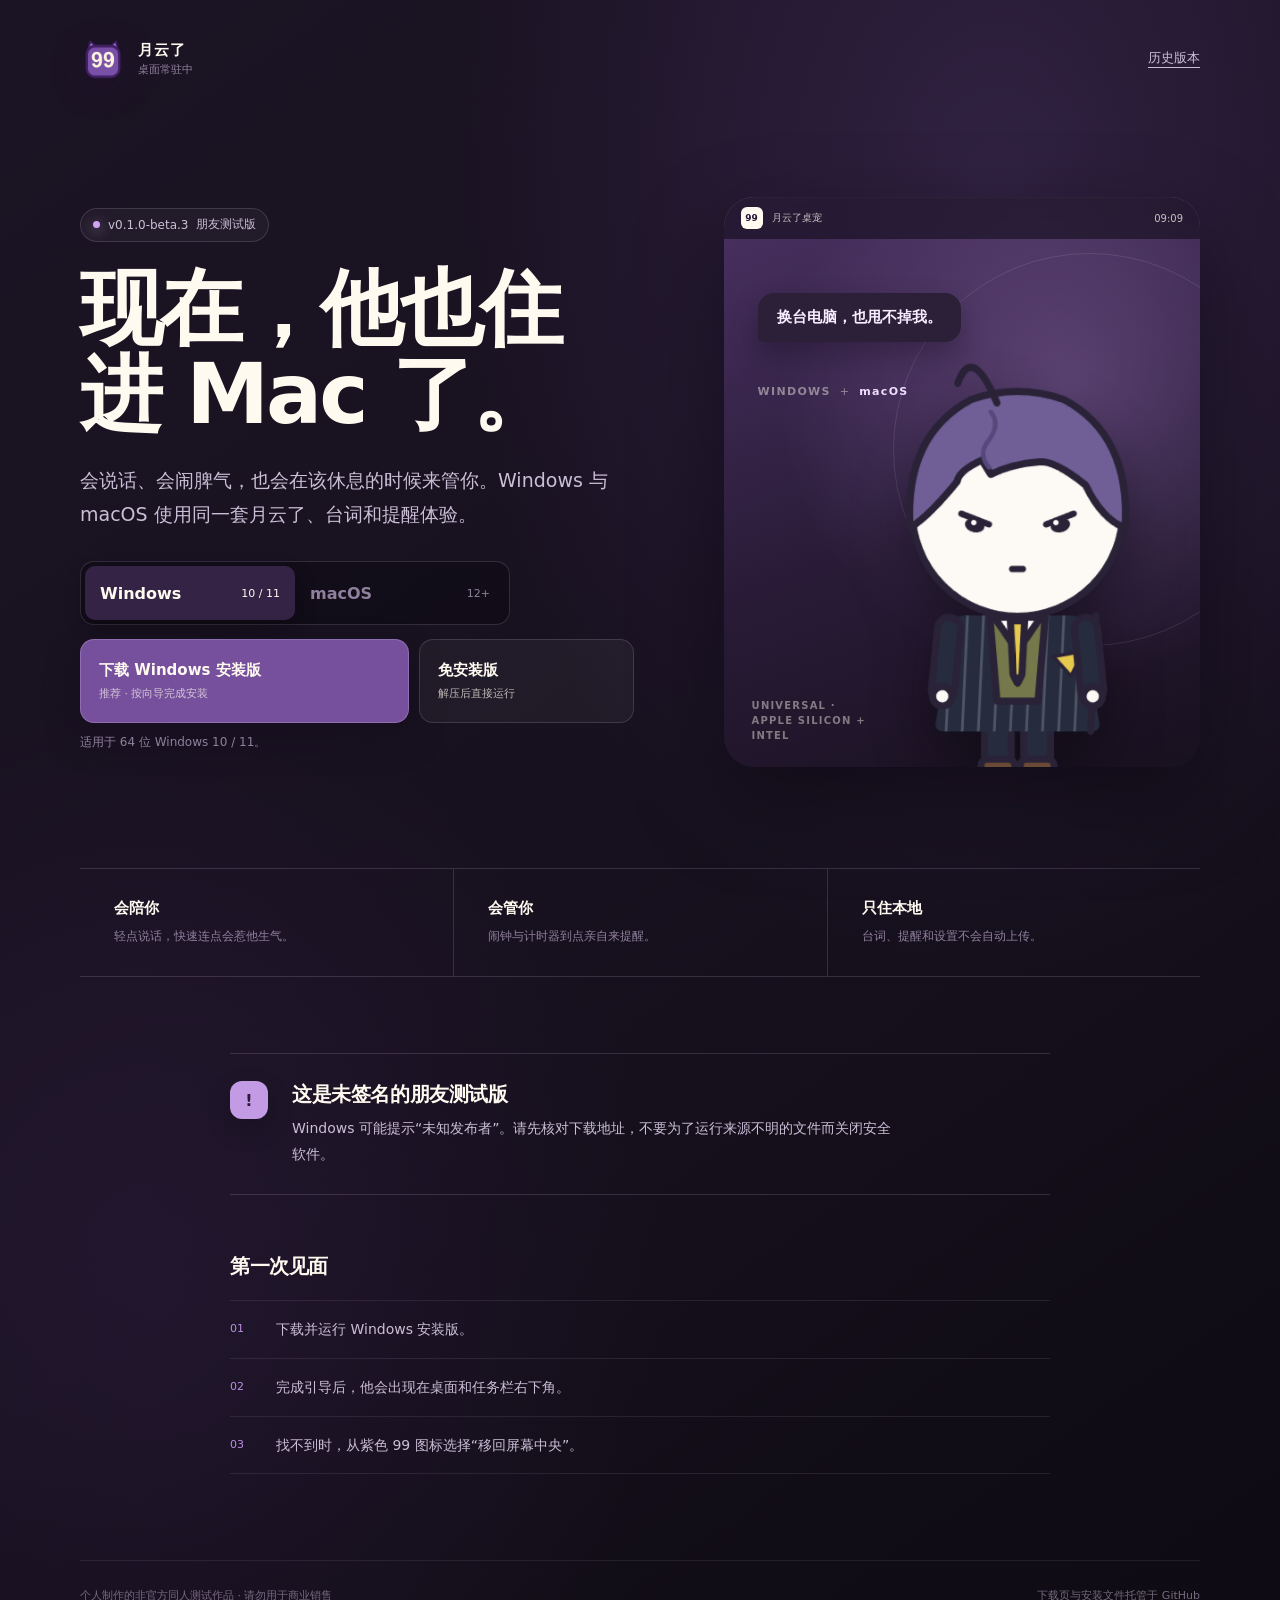
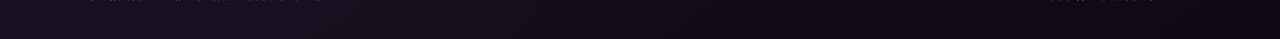
==== index.html @ b3b3baa1 "feat: 上线 Windows 与 macOS 双平台下载页" ====
<!doctype html>
<html lang="zh-CN">
<head>
  <meta charset="utf-8">
  <meta name="viewport" content="width=device-width, initial-scale=1, viewport-fit=cover">
  <meta name="description" content="月云了桌宠朋友测试版，现已支持 Windows 10/11 与 macOS 12 及以上版本。">
  <meta name="theme-color" content="#17111f">
  <meta property="og:type" content="website">
  <meta property="og:title" content="月云了桌宠 · Windows 与 macOS">
  <meta property="og:description" content="他只是暂时住在你的桌面上。下载 Windows 或 macOS 朋友测试版。">
  <meta property="og:image" content="https://lzl2lzl.github.io/tsukumo99-download/social-preview.png">
  <meta property="og:url" content="https://lzl2lzl.github.io/tsukumo99-download/">
  <title>月云了桌宠 · Windows 与 macOS 下载</title>
  <link rel="icon" href="icon.png">
  <link rel="stylesheet" href="styles.css">
</head>
<body>
  <header class="site-header">
    <a class="identity" href="#top" aria-label="月云了桌宠下载页顶部">
      <img src="icon.png" alt="" width="46" height="46">
      <span><strong>月云了</strong><small>桌面常驻中</small></span>
    </a>
    <a class="history-link" href="https://github.com/lzl2lzl/tsukumo99-download/releases" rel="noreferrer">历史版本</a>
  </header>

  <main id="top">
    <section class="hero" aria-labelledby="page-title">
      <div class="hero-copy">
        <div class="release-line" aria-live="polite">
          <span class="status-dot" aria-hidden="true"></span>
          <span id="release-version">v0.1.0-beta.3</span>
          <span>朋友测试版</span>
        </div>
        <h1 id="page-title">现在，他也住进 Mac 了。</h1>
        <p class="tagline">会说话、会闹脾气，也会在该休息的时候来管你。Windows 与 macOS 使用同一套月云了、台词和提醒体验。</p>

        <div class="platform-switch" role="tablist" aria-label="选择电脑系统">
          <button id="tab-windows" type="button" role="tab" aria-selected="true" aria-controls="panel-windows" data-platform="windows">
            <span>Windows</span><small>10 / 11</small>
          </button>
          <button id="tab-macos" type="button" role="tab" aria-selected="false" aria-controls="panel-macos" data-platform="macos">
            <span>macOS</span><small>12+</small>
          </button>
        </div>

        <div class="download-panels">
          <section class="platform-panel" id="panel-windows" role="tabpanel" aria-labelledby="tab-windows">
            <a class="download-button primary" id="setup-download" href="https://github.com/lzl2lzl/tsukumo99-download/releases/download/v0.1.0-beta.3/Tsukumo99-Setup.exe">
              <span class="button-title">下载 Windows 安装版</span>
              <span class="button-meta">推荐 · 按向导完成安装</span>
            </a>
            <a class="download-button secondary" id="portable-download" href="https://github.com/lzl2lzl/tsukumo99-download/releases/download/v0.1.0-beta.3/Tsukumo99-Portable.zip">
              <span class="button-title">免安装版</span>
              <span class="button-meta">解压后直接运行</span>
            </a>
          </section>

          <section class="platform-panel" id="panel-macos" role="tabpanel" aria-labelledby="tab-macos">
            <a class="download-button primary" id="mac-dmg-download" href="https://github.com/lzl2lzl/tsukumo99-download/releases/download/v0.1.0-beta.3/Tsukumo99-macOS-universal.dmg">
              <span class="button-title">下载 macOS 通用版</span>
              <span class="button-meta">DMG · Apple 芯片与 Intel 均可</span>
            </a>
            <a class="download-button secondary" id="mac-zip-download" href="https://github.com/lzl2lzl/tsukumo99-download/releases/download/v0.1.0-beta.3/Tsukumo99-macOS-universal.zip">
              <span class="button-title">下载 ZIP 备用包</span>
              <span class="button-meta">无法使用 DMG 时选择</span>
            </a>
          </section>
        </div>

        <p class="system-note" id="system-note">适用于 64 位 Windows 10 / 11。</p>
      </div>

      <div class="desktop-stage" aria-label="月云了桌宠在 macOS 桌面上的预览">
        <div class="stage-menubar" aria-hidden="true">
          <span class="stage-brand">99</span>
          <span>月云了桌宠</span>
          <span class="stage-clock">09:09</span>
        </div>
        <div class="speech">换台电脑，也甩不掉我。</div>
        <div class="platform-stamp"><strong>WINDOWS</strong><span>+</span><strong>macOS</strong></div>
        <img class="pet-preview" src="pet-preview.png" alt="月云了站在桌面上" width="512" height="512">
        <p class="stage-caption">UNIVERSAL · APPLE SILICON + INTEL</p>
      </div>
    </section>

    <section class="feature-ledger" aria-label="主要功能">
      <p><strong>会陪你</strong><span>轻点说话，快速连点会惹他生气。</span></p>
      <p><strong>会管你</strong><span>闹钟与计时器到点亲自来提醒。</span></p>
      <p><strong>只住本地</strong><span>台词、提醒和设置不会自动上传。</span></p>
    </section>

    <section class="notice" aria-labelledby="notice-title">
      <div class="notice-mark" aria-hidden="true">!</div>
      <div>
        <h2 id="notice-title">这是未签名的朋友测试版</h2>
        <p id="security-copy">Windows 可能提示“未知发布者”。请先核对下载地址，不要为了运行来源不明的文件而关闭安全软件。</p>
      </div>
    </section>

    <section class="install-guide" aria-labelledby="install-title">
      <h2 id="install-title">第一次见面</h2>
      <ol id="install-steps">
        <li><span>01</span>下载并运行 Windows 安装版。</li>
        <li><span>02</span>完成引导后，他会出现在桌面和任务栏右下角。</li>
        <li><span>03</span>找不到时，从紫色 99 图标选择“移回屏幕中央”。</li>
      </ol>
    </section>
  </main>

  <footer>
    <p>个人制作的非官方同人测试作品 · 请勿用于商业销售</p>
    <p>下载页与安装文件托管于 GitHub</p>
  </footer>

  <script>
    const repository = 'lzl2lzl/tsukumo99-download';
    const fallbackVersion = 'v0.1.0-beta.3';
    const assetNames = {
      setup: 'Tsukumo99-Setup.exe',
      portable: 'Tsukumo99-Portable.zip',
      macDmg: 'Tsukumo99-macOS-universal.dmg',
      macZip: 'Tsukumo99-macOS-universal.zip',
    };

    const platformContent = {
      windows: {
        note: '适用于 64 位 Windows 10 / 11。',
        security: 'Windows 可能提示“未知发布者”。请先核对下载地址，不要为了运行来源不明的文件而关闭安全软件。',
        steps: [
          '下载并运行 Windows 安装版。',
          '完成引导后，他会出现在桌面和任务栏右下角。',
          '找不到时，从紫色 99 图标选择“移回屏幕中央”。',
        ],
      },
      macos: {
        note: '适用于 macOS 12 及以上版本；一个包同时支持 Apple 芯片与 Intel Mac。',
        security: 'macOS 首次打开可能被阻止。请在“应用程序”中按住 Control 点击“月云了桌宠”，选择“打开”，再在确认框中选择“打开”。不需要关闭系统安全功能。',
        steps: [
          '打开 DMG，把“月云了桌宠”拖进“应用程序”。',
          '首次打开若被拦截，按住 Control 点击应用并选择“打开”。',
          '运行后从屏幕右上角的黑白 99 图标进入设置或找回他。',
        ],
      },
    };

    function activatePlatform(platform, focus = false) {
      document.querySelectorAll('[role="tab"]').forEach((tab) => {
        const selected = tab.dataset.platform === platform;
        tab.setAttribute('aria-selected', String(selected));
        tab.tabIndex = selected ? 0 : -1;
        if (selected && focus) tab.focus();
      });
      document.querySelectorAll('.platform-panel').forEach((panel) => {
        panel.hidden = panel.id !== `panel-${platform}`;
      });
      document.getElementById('system-note').textContent = platformContent[platform].note;
      document.getElementById('security-copy').textContent = platformContent[platform].security;
      document.getElementById('install-steps').innerHTML = platformContent[platform].steps
        .map((step, index) => `<li><span>0${index + 1}</span>${step}</li>`)
        .join('');
    }

    const tabs = [...document.querySelectorAll('[role="tab"]')];
    tabs.forEach((tab, index) => {
      tab.addEventListener('click', () => activatePlatform(tab.dataset.platform));
      tab.addEventListener('keydown', (event) => {
        if (!['ArrowLeft', 'ArrowRight'].includes(event.key)) return;
        event.preventDefault();
        const next = tabs[(index + (event.key === 'ArrowRight' ? 1 : -1) + tabs.length) % tabs.length];
        activatePlatform(next.dataset.platform, true);
      });
    });

    const prefersMac = /Mac|iPhone|iPad/i.test(navigator.platform)
      || /Macintosh/i.test(navigator.userAgent);
    activatePlatform(prefersMac ? 'macos' : 'windows');

    fetch(`https://api.github.com/repos/${repository}/releases?per_page=10`, {
      headers: { Accept: 'application/vnd.github+json' },
    })
      .then((response) => {
        if (!response.ok) throw new Error('release unavailable');
        return response.json();
      })
      .then((releases) => {
        const latest = releases.find((release) => !release.draft && Object.values(assetNames)
          .some((name) => release.assets.some((asset) => asset.name === name)));
        if (!latest) return;
        document.getElementById('release-version').textContent = latest.tag_name || fallbackVersion;
        const links = {
          setup: 'setup-download',
          portable: 'portable-download',
          macDmg: 'mac-dmg-download',
          macZip: 'mac-zip-download',
        };
        Object.entries(links).forEach(([key, id]) => {
          const asset = latest.assets.find((item) => item.name === assetNames[key]);
          if (asset) document.getElementById(id).href = asset.browser_download_url;
        });
      })
      .catch(() => {
        // 保留 HTML 内的当前版本备用链接。
      });
  </script>
</body>
</html>
---- styles.css ----
:root {
  color-scheme: dark;
  --paper: #fffaf0;
  --muted: #cbbfd7;
  --quiet: #8f809d;
  --purple: #8052ae;
  --purple-bright: #b98ee0;
  --night: #17111f;
  --night-deep: #0e0b13;
  --line: rgba(225, 207, 240, 0.16);
}

* { box-sizing: border-box; }

html {
  min-height: 100%;
  scroll-behavior: smooth;
  background: var(--night-deep);
}

body {
  min-height: 100vh;
  margin: 0;
  color: var(--paper);
  font-family: "PingFang SC", "Microsoft YaHei UI", "Noto Sans SC", system-ui, sans-serif;
  background:
    radial-gradient(ellipse at 78% 12%, rgba(128, 82, 174, 0.24), transparent 34rem),
    radial-gradient(ellipse at 12% 78%, rgba(88, 50, 119, 0.18), transparent 32rem),
    linear-gradient(145deg, #1b1424 0%, var(--night) 50%, var(--night-deep) 100%);
  overflow-x: hidden;
  -webkit-tap-highlight-color: transparent;
}

body::after {
  position: fixed;
  inset: auto -12vw -28vw auto;
  z-index: -1;
  width: min(58vw, 760px);
  aspect-ratio: 1;
  border-radius: 50%;
  background: rgba(92, 46, 130, 0.12);
  content: "";
  filter: blur(70px);
}

a, button { font: inherit; }
a { color: inherit; }
button { border: 0; }

.site-header {
  display: flex;
  width: min(1120px, calc(100% - 40px));
  min-height: 96px;
  margin: 0 auto;
  padding-top: max(22px, env(safe-area-inset-top));
  align-items: center;
  justify-content: space-between;
}

.identity {
  display: inline-flex;
  min-width: 0;
  gap: 12px;
  align-items: center;
  text-decoration: none;
}

.identity img {
  display: block;
  width: 46px;
  height: 46px;
  filter: drop-shadow(0 8px 16px rgba(36, 14, 53, 0.45));
}

.identity span { display: grid; gap: 2px; }
.identity strong { font-size: 15px; letter-spacing: 0.08em; }
.identity small { color: var(--quiet); font-size: 11px; }

.history-link {
  flex: none;
  margin-left: 18px;
  min-height: 44px;
  padding: 12px 0;
  color: var(--muted);
  font-size: 13px;
  text-underline-offset: 5px;
  white-space: nowrap;
}

main {
  width: min(1120px, calc(100% - 40px));
  margin: 0 auto;
}

.hero {
  display: grid;
  grid-template-columns: minmax(0, 1fr) minmax(390px, 0.86fr);
  gap: clamp(46px, 7vw, 92px);
  min-height: calc(100vh - 128px);
  min-height: calc(100svh - 128px);
  padding: clamp(54px, 8vh, 92px) 0 72px;
  align-items: center;
}

.hero-copy { min-width: 0; }

.release-line {
  display: inline-flex;
  min-height: 34px;
  margin-bottom: 24px;
  padding: 7px 12px;
  align-items: center;
  gap: 8px;
  border: 1px solid var(--line);
  border-radius: 999px;
  color: var(--muted);
  background: rgba(255, 255, 255, 0.035);
  font-size: 12px;
}

.status-dot {
  width: 7px;
  height: 7px;
  border-radius: 50%;
  background: #d0a3f5;
  box-shadow: 0 3px 14px rgba(208, 163, 245, 0.78);
}

h1 {
  max-width: 10ch;
  margin: 0;
  font-size: clamp(48px, 6.5vw, 84px);
  font-weight: 850;
  letter-spacing: -0.035em;
  line-height: 1.04;
  text-wrap: balance;
}

.tagline {
  max-width: 36rem;
  margin: 24px 0 30px;
  color: var(--muted);
  font-size: clamp(16px, 1.8vw, 19px);
  line-height: 1.8;
}

.platform-switch {
  display: inline-grid;
  grid-template-columns: 1fr 1fr;
  width: min(100%, 430px);
  padding: 4px;
  border: 1px solid var(--line);
  border-radius: 14px;
  background: rgba(10, 7, 14, 0.38);
}

.platform-switch button {
  display: flex;
  min-height: 54px;
  padding: 8px 15px;
  align-items: center;
  justify-content: space-between;
  border-radius: 10px;
  color: var(--quiet);
  background: transparent;
  cursor: pointer;
  transition: color 180ms ease, background 180ms ease, box-shadow 180ms ease;
}

.platform-switch button[aria-selected="true"] {
  color: var(--paper);
  background: #342344;
  box-shadow: 0 8px 20px rgba(8, 5, 11, 0.3);
}

.platform-switch span { font-weight: 750; }
.platform-switch small { font-size: 11px; }

.download-panels {
  max-width: 560px;
  margin-top: 14px;
}

.platform-panel {
  display: grid;
  grid-template-columns: minmax(0, 1.45fr) minmax(0, 0.95fr);
  gap: 10px;
}

.platform-panel[hidden] { display: none; }

.download-button {
  display: flex;
  min-height: 84px;
  padding: 16px 18px;
  flex-direction: column;
  align-items: flex-start;
  justify-content: center;
  border-radius: 14px;
  text-decoration: none;
  transition: transform 180ms cubic-bezier(.2, .8, .2, 1), background 180ms ease, border-color 180ms ease;
}

.download-button.primary {
  border: 1px solid rgba(239, 222, 255, 0.2);
  background: #76509d;
  box-shadow: 0 16px 34px rgba(18, 9, 27, 0.34);
}

.download-button.secondary {
  border: 1px solid var(--line);
  background: rgba(255, 255, 255, 0.045);
}

.button-title { font-size: 15px; font-weight: 760; }

.button-meta {
  margin-top: 6px;
  color: rgba(255, 250, 240, 0.7);
  font-size: 11px;
  line-height: 1.4;
}

.system-note {
  min-height: 22px;
  margin: 11px 0 0;
  color: var(--quiet);
  font-size: 12px;
}

.desktop-stage {
  position: relative;
  min-height: 570px;
  overflow: hidden;
  border-radius: 30px;
  background:
    radial-gradient(circle at 72% 34%, rgba(185, 142, 224, 0.3), transparent 18rem),
    linear-gradient(160deg, #4a3162 0%, #291b37 55%, #18111f 100%);
  box-shadow: 0 34px 90px rgba(4, 2, 6, 0.44), inset 0 1px rgba(255, 255, 255, 0.14);
  isolation: isolate;
}

.desktop-stage::before {
  position: absolute;
  inset: 56px -18% auto auto;
  z-index: -1;
  width: 82%;
  aspect-ratio: 1;
  border: 1px solid rgba(255, 255, 255, 0.1);
  border-radius: 50%;
  content: "";
}

.stage-menubar {
  display: flex;
  height: 42px;
  padding: 0 17px;
  align-items: center;
  gap: 9px;
  color: rgba(255, 250, 240, 0.74);
  background: rgba(14, 10, 19, 0.55);
  font-size: 10px;
  backdrop-filter: blur(16px);
}

.stage-brand {
  display: grid;
  width: 22px;
  height: 22px;
  place-items: center;
  border-radius: 6px;
  color: #281638;
  background: #fffaf0;
  font-size: 9px;
  font-weight: 900;
}

.stage-clock { margin-left: auto; }

.speech {
  position: absolute;
  top: 96px;
  left: 34px;
  z-index: 2;
  max-width: calc(100% - 68px);
  padding: 15px 19px;
  border-radius: 16px 16px 16px 5px;
  color: #f7edff;
  background: #2c2038;
  box-shadow: 0 13px 28px rgba(10, 5, 15, 0.28);
  font-size: 15px;
  font-weight: 650;
}

.platform-stamp {
  position: absolute;
  top: 188px;
  left: 34px;
  display: flex;
  align-items: baseline;
  gap: 9px;
  color: rgba(255, 250, 240, 0.45);
  font-size: 11px;
  letter-spacing: 0.12em;
}

.platform-stamp strong:last-child { color: #efdfff; }

.pet-preview {
  position: absolute;
  right: -46px;
  bottom: -18px;
  z-index: 1;
  width: min(96%, 500px);
  height: auto;
  filter: drop-shadow(0 32px 28px rgba(5, 2, 8, 0.42));
  animation: arrive 800ms cubic-bezier(.16, 1, .3, 1) both;
}

.stage-caption {
  position: absolute;
  bottom: 24px;
  left: 28px;
  z-index: 2;
  max-width: 17ch;
  margin: 0;
  color: rgba(255, 250, 240, 0.44);
  font-size: 10px;
  font-weight: 750;
  letter-spacing: 0.12em;
  line-height: 1.5;
}

.feature-ledger {
  display: grid;
  grid-template-columns: repeat(3, 1fr);
  border-top: 1px solid var(--line);
  border-bottom: 1px solid var(--line);
}

.feature-ledger p {
  display: grid;
  gap: 8px;
  margin: 0;
  padding: 30px clamp(18px, 3vw, 34px);
}

.feature-ledger p + p { border-left: 1px solid var(--line); }
.feature-ledger strong { font-size: 15px; }

.feature-ledger span {
  color: var(--quiet);
  font-size: 12px;
  line-height: 1.7;
}

.notice {
  display: grid;
  grid-template-columns: 44px minmax(0, 1fr);
  gap: 18px;
  max-width: 820px;
  margin: 76px auto 0;
  padding: 27px 0;
  border-top: 1px solid var(--line);
  border-bottom: 1px solid var(--line);
}

.notice-mark {
  display: grid;
  width: 38px;
  height: 38px;
  place-items: center;
  border-radius: 12px;
  color: #2b183b;
  background: #c39be5;
  box-shadow: 0 10px 24px rgba(8, 4, 12, 0.24);
  font-weight: 900;
}

.notice h2,
.install-guide h2 {
  margin: 0 0 8px;
  font-size: 20px;
  letter-spacing: -0.02em;
}

.notice p {
  max-width: 68ch;
  margin: 0;
  color: var(--muted);
  font-size: 14px;
  line-height: 1.8;
}

.install-guide {
  max-width: 820px;
  margin: 58px auto 86px;
}

.install-guide h2 { margin-bottom: 20px; }

.install-guide ol {
  margin: 0;
  padding: 0;
  list-style: none;
}

.install-guide li {
  display: grid;
  grid-template-columns: 46px 1fr;
  min-height: 58px;
  padding: 16px 0;
  align-items: center;
  border-top: 1px solid rgba(225, 207, 240, 0.1);
  color: var(--muted);
  font-size: 14px;
  line-height: 1.6;
}

.install-guide li:last-child { border-bottom: 1px solid rgba(225, 207, 240, 0.1); }

.install-guide li span {
  color: var(--purple-bright);
  font-size: 11px;
  font-variant-numeric: tabular-nums;
}

footer {
  display: flex;
  width: min(1120px, calc(100% - 40px));
  margin: 0 auto;
  padding: 27px 0 max(36px, env(safe-area-inset-bottom));
  justify-content: space-between;
  border-top: 1px solid rgba(225, 207, 240, 0.09);
  color: #75697f;
  font-size: 11px;
}

footer p { margin: 0; }

@keyframes arrive {
  from { transform: translate3d(22px, 38px, 0); opacity: 0; filter: blur(5px) drop-shadow(0 32px 28px rgba(5, 2, 8, 0.42)); }
  to { transform: translate3d(0, 0, 0); opacity: 1; filter: blur(0) drop-shadow(0 32px 28px rgba(5, 2, 8, 0.42)); }
}

@media (hover: hover) and (pointer: fine) {
  .download-button:hover { transform: translateY(-3px); }
  .download-button.primary:hover { background: #845caf; }
  .download-button.secondary:hover {
    border-color: rgba(225, 207, 240, 0.34);
    background: rgba(255, 255, 255, 0.075);
  }
}

.download-button:focus-visible,
.platform-switch button:focus-visible,
.history-link:focus-visible,
.identity:focus-visible {
  outline: 3px solid rgba(213, 174, 248, 0.8);
  outline-offset: 4px;
}

@media (max-width: 900px) {
  .hero {
    grid-template-columns: 1fr;
    min-height: auto;
    padding-top: 42px;
  }

  .hero-copy { max-width: 680px; }
  h1 { max-width: 12ch; }
  .desktop-stage { min-height: 520px; }
  .pet-preview { width: min(72vw, 490px); }
}

@media (max-width: 620px) {
  .site-header,
  main,
  footer { width: min(100% - 28px, 1120px); }

  .site-header { min-height: 82px; }
  .history-link { font-size: 12px; }

  .hero {
    gap: 42px;
    padding: 42px 0 54px;
  }

  h1 { font-size: clamp(45px, 14vw, 62px); }

  .tagline {
    margin-top: 20px;
    font-size: 16px;
  }

  .platform-switch,
  .download-panels {
    width: 100%;
    max-width: none;
  }

  .platform-panel { grid-template-columns: 1fr; }
  .download-button { min-height: 76px; }

  .desktop-stage {
    min-height: 455px;
    border-radius: 22px;
  }

  .speech {
    top: 76px;
    left: 20px;
    max-width: calc(100% - 40px);
    font-size: 14px;
  }

  .platform-stamp { top: 160px; left: 20px; }

  .pet-preview {
    right: -58px;
    width: min(113vw, 470px);
  }

  .stage-caption { bottom: 18px; left: 20px; }
  .feature-ledger { grid-template-columns: 1fr; }
  .feature-ledger p { padding: 22px 2px; }

  .feature-ledger p + p {
    border-top: 1px solid var(--line);
    border-left: 0;
  }

  .notice { margin-top: 58px; }
  .install-guide { margin-bottom: 64px; }

  footer {
    gap: 8px;
    flex-direction: column;
    line-height: 1.6;
  }
}

@media (prefers-reduced-motion: reduce) {
  html { scroll-behavior: auto; }

  .download-button,
  .platform-switch button { transition: none; }

  .pet-preview { animation: none; }
}
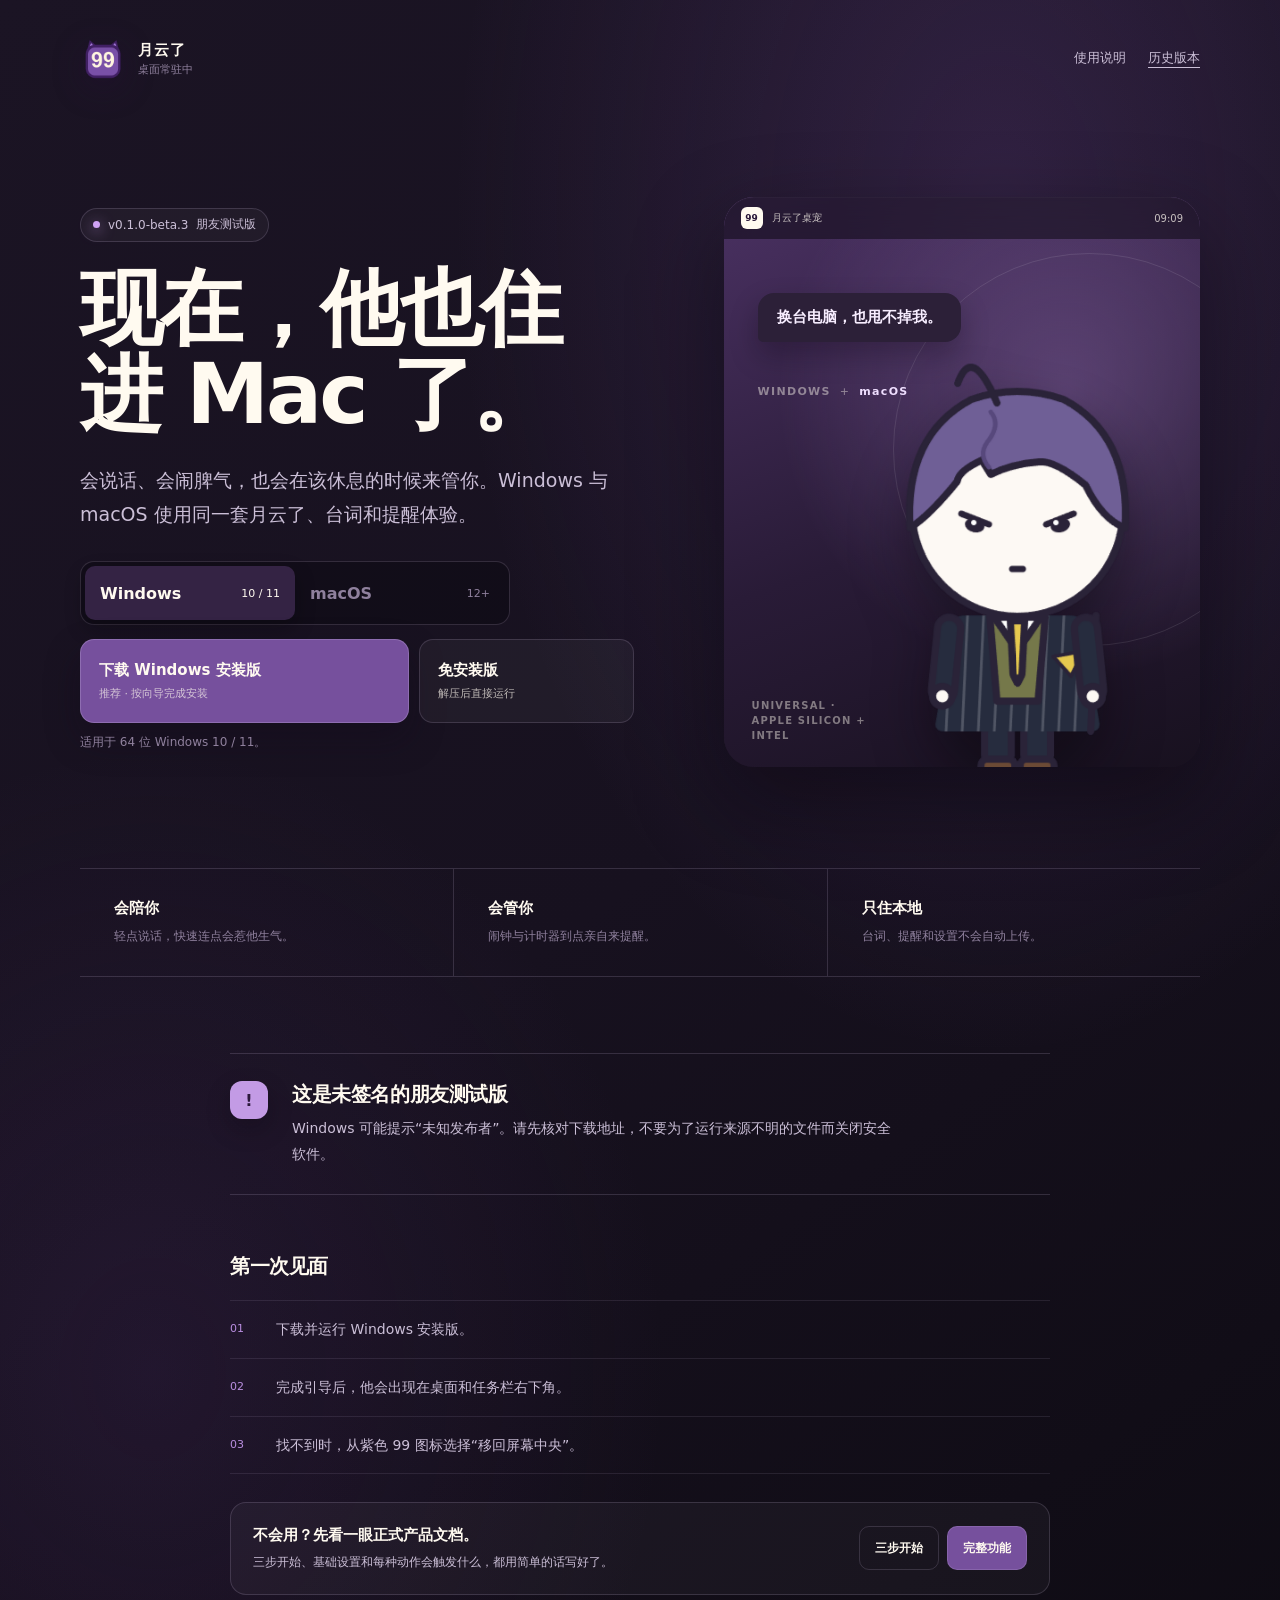
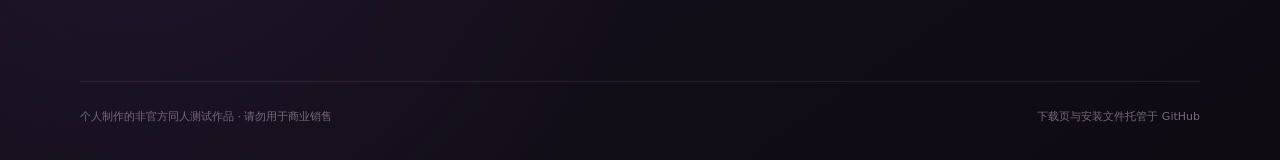
==== commit 462ff4b2: "feat: add responsive formal product guide" ====
--- a/index.html
+++ b/index.html
@@ -20,7 +20,10 @@
       <img src="icon.png" alt="" width="46" height="46">
       <span><strong>月云了</strong><small>桌面常驻中</small></span>
     </a>
-    <a class="history-link" href="https://github.com/lzl2lzl/tsukumo99-download/releases" rel="noreferrer">历史版本</a>
+    <nav class="site-nav" aria-label="网站导航">
+      <a href="guide/">使用说明</a>
+      <a class="history-link" href="https://github.com/lzl2lzl/tsukumo99-download/releases" rel="noreferrer">历史版本</a>
+    </nav>
   </header>
 
   <main id="top">
@@ -34,7 +37,7 @@
         <h1 id="page-title">现在，他也住进 Mac 了。</h1>
         <p class="tagline">会说话、会闹脾气，也会在该休息的时候来管你。Windows 与 macOS 使用同一套月云了、台词和提醒体验。</p>
 
-        <div class="platform-switch" role="tablist" aria-label="选择电脑系统">
+        <div class="platform-switch" id="download" role="tablist" aria-label="选择电脑系统">
           <button id="tab-windows" type="button" role="tab" aria-selected="true" aria-controls="panel-windows" data-platform="windows">
             <span>Windows</span><small>10 / 11</small>
           </button>
@@ -104,6 +107,16 @@
         <li><span>02</span>完成引导后，他会出现在桌面和任务栏右下角。</li>
         <li><span>03</span>找不到时，从紫色 99 图标选择“移回屏幕中央”。</li>
       </ol>
+      <div class="guide-entry">
+        <div>
+          <strong>不会用？先看一眼正式产品文档。</strong>
+          <p>三步开始、基础设置和每种动作会触发什么，都用简单的话写好了。</p>
+        </div>
+        <div class="guide-entry-actions">
+          <a href="guide/">三步开始</a>
+          <a href="guide/features.html">完整功能</a>
+        </div>
+      </div>
     </section>
   </main>
 
@@ -171,9 +184,12 @@
       });
     });
 
+    const requestedPlatform = new URLSearchParams(window.location.search).get('platform');
     const prefersMac = /Mac|iPhone|iPad/i.test(navigator.platform)
       || /Macintosh/i.test(navigator.userAgent);
-    activatePlatform(prefersMac ? 'macos' : 'windows');
+    activatePlatform(['windows', 'macos'].includes(requestedPlatform)
+      ? requestedPlatform
+      : prefersMac ? 'macos' : 'windows');
 
     fetch(`https://api.github.com/repos/${repository}/releases?per_page=10`, {
       headers: { Accept: 'application/vnd.github+json' },
--- a/styles.css
+++ b/styles.css
@@ -86,6 +86,25 @@
   text-underline-offset: 5px;
   white-space: nowrap;
 }
+
+.site-nav {
+  display: flex;
+  flex: none;
+  align-items: center;
+  gap: 22px;
+}
+
+.site-nav a {
+  min-height: 44px;
+  padding: 12px 0;
+  color: var(--muted);
+  font-size: 13px;
+  text-underline-offset: 5px;
+}
+
+.site-nav .history-link { margin-left: 0; }
+.site-nav a:first-child { text-decoration: none; }
+.site-nav a:first-child:hover { color: var(--paper); }
 
 main {
   width: min(1120px, calc(100% - 40px));
@@ -425,6 +444,50 @@
   font-variant-numeric: tabular-nums;
 }
 
+.guide-entry {
+  display: flex;
+  gap: 24px;
+  margin-top: 28px;
+  padding: 22px;
+  align-items: center;
+  justify-content: space-between;
+  border: 1px solid var(--line);
+  border-radius: 16px;
+  background: rgba(255, 255, 255, 0.035);
+}
+
+.guide-entry strong { font-size: 15px; }
+
+.guide-entry p {
+  max-width: 48ch;
+  margin: 7px 0 0;
+  color: var(--muted);
+  font-size: 12px;
+  line-height: 1.7;
+}
+
+.guide-entry-actions {
+  display: flex;
+  flex: none;
+  gap: 8px;
+}
+
+.guide-entry-actions a {
+  display: inline-flex;
+  min-height: 44px;
+  padding: 0 15px;
+  align-items: center;
+  justify-content: center;
+  border: 1px solid var(--line);
+  border-radius: 10px;
+  color: var(--paper);
+  font-size: 12px;
+  font-weight: 760;
+  text-decoration: none;
+}
+
+.guide-entry-actions a:last-child { background: #76509d; }
+
 footer {
   display: flex;
   width: min(1120px, calc(100% - 40px));
@@ -454,6 +517,8 @@
 
 .download-button:focus-visible,
 .platform-switch button:focus-visible,
+.site-nav a:focus-visible,
+.guide-entry-actions a:focus-visible,
 .history-link:focus-visible,
 .identity:focus-visible {
   outline: 3px solid rgba(213, 174, 248, 0.8);
@@ -480,6 +545,8 @@
 
   .site-header { min-height: 82px; }
   .history-link { font-size: 12px; }
+  .site-nav { gap: 14px; }
+  .site-nav a { font-size: 12px; }
 
   .hero {
     gap: 42px;
@@ -532,6 +599,8 @@
 
   .notice { margin-top: 58px; }
   .install-guide { margin-bottom: 64px; }
+  .guide-entry { align-items: stretch; flex-direction: column; }
+  .guide-entry-actions a { flex: 1; }
 
   footer {
     gap: 8px;
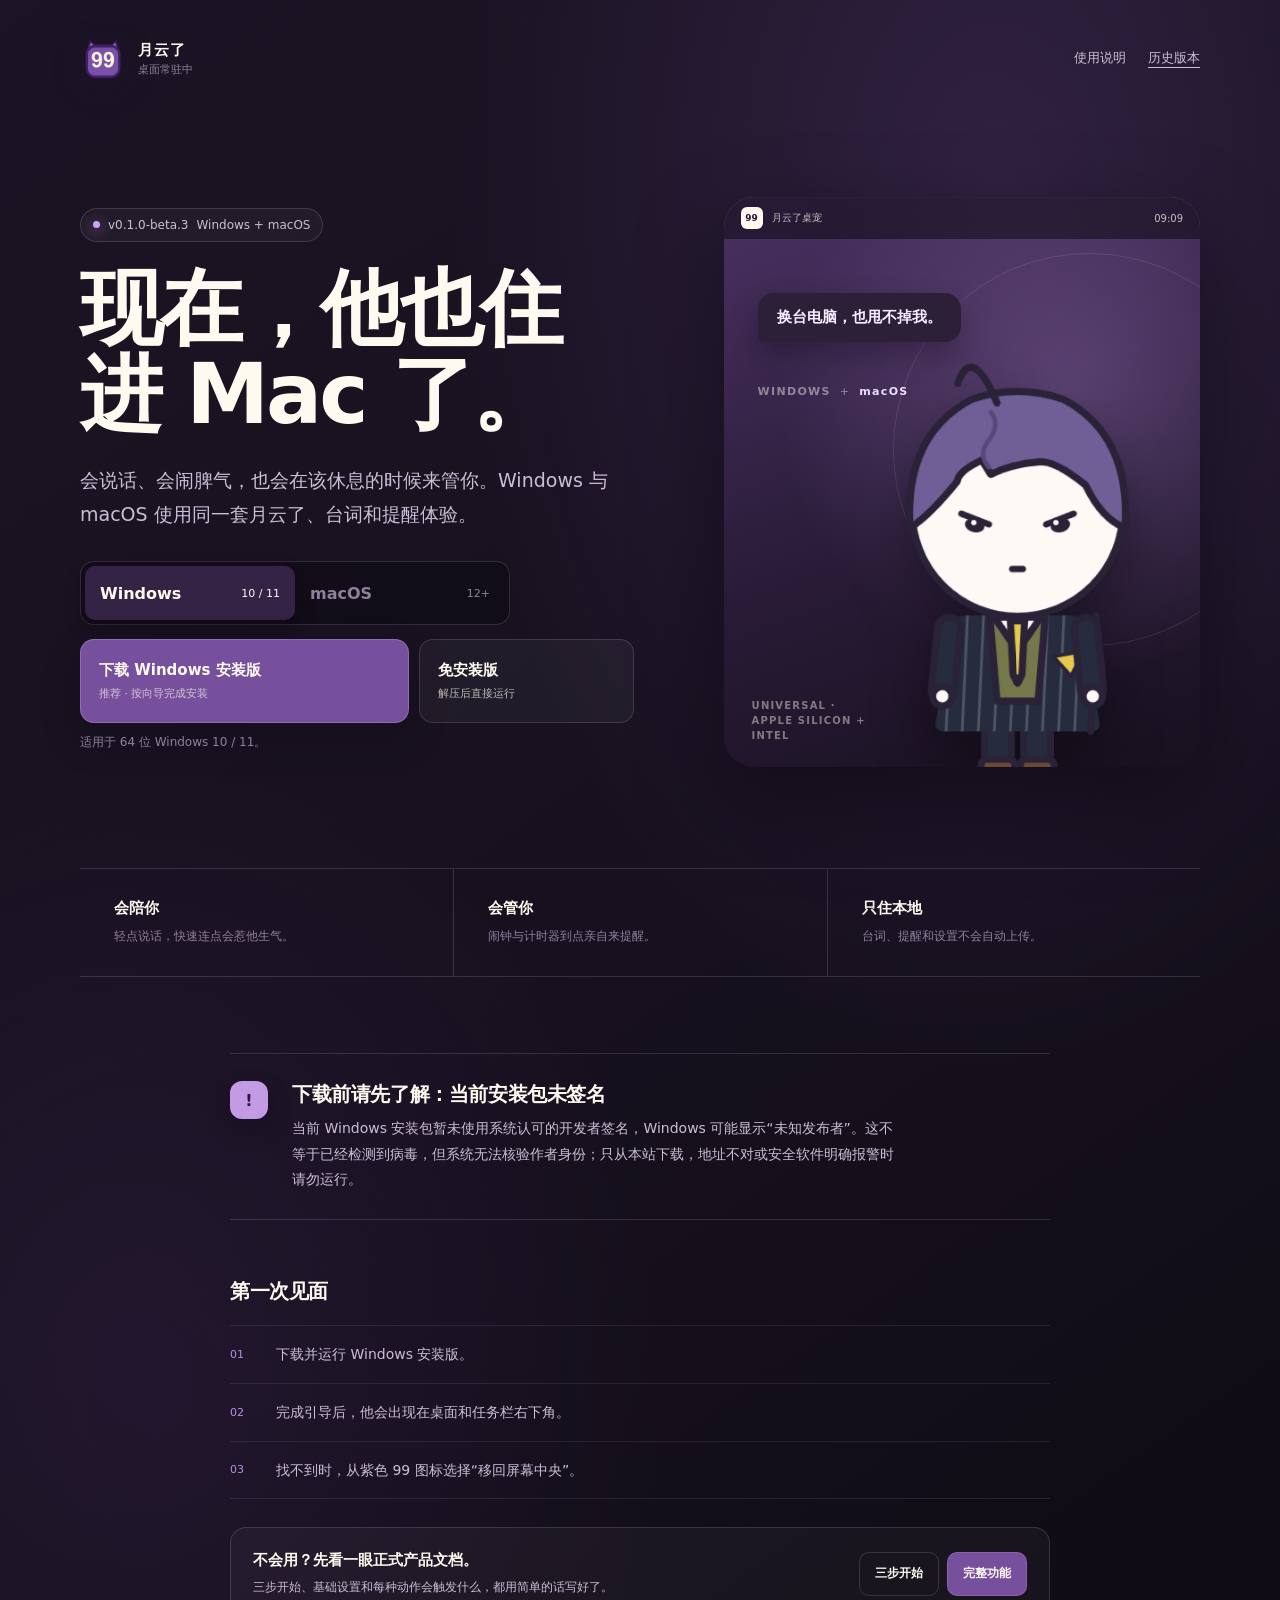
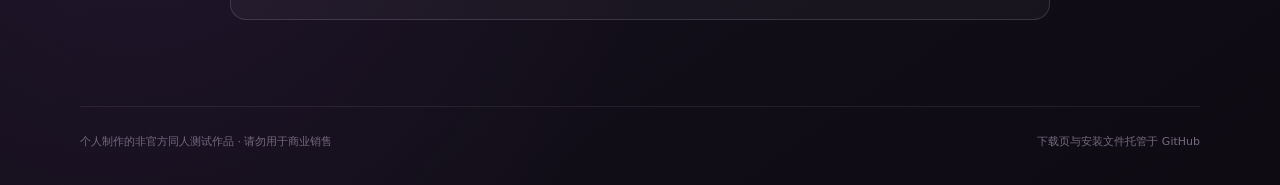
==== commit 6f65fe24: "docs: publish formal unsigned-install guidance" ====
--- a/index.html
+++ b/index.html
@@ -3,11 +3,11 @@
 <head>
   <meta charset="utf-8">
   <meta name="viewport" content="width=device-width, initial-scale=1, viewport-fit=cover">
-  <meta name="description" content="月云了桌宠朋友测试版，现已支持 Windows 10/11 与 macOS 12 及以上版本。">
+  <meta name="description" content="月云了桌宠下载与产品文档，支持 Windows 10/11 与 macOS 12 及以上版本。">
   <meta name="theme-color" content="#17111f">
   <meta property="og:type" content="website">
   <meta property="og:title" content="月云了桌宠 · Windows 与 macOS">
-  <meta property="og:description" content="他只是暂时住在你的桌面上。下载 Windows 或 macOS 朋友测试版。">
+  <meta property="og:description" content="他只是暂时住在你的桌面上。下载 Windows 或 macOS 版本，查看完整产品文档。">
   <meta property="og:image" content="https://lzl2lzl.github.io/tsukumo99-download/social-preview.png">
   <meta property="og:url" content="https://lzl2lzl.github.io/tsukumo99-download/">
   <title>月云了桌宠 · Windows 与 macOS 下载</title>
@@ -32,7 +32,7 @@
         <div class="release-line" aria-live="polite">
           <span class="status-dot" aria-hidden="true"></span>
           <span id="release-version">v0.1.0-beta.3</span>
-          <span>朋友测试版</span>
+          <span>Windows + macOS</span>
         </div>
         <h1 id="page-title">现在，他也住进 Mac 了。</h1>
         <p class="tagline">会说话、会闹脾气，也会在该休息的时候来管你。Windows 与 macOS 使用同一套月云了、台词和提醒体验。</p>
@@ -95,8 +95,8 @@
     <section class="notice" aria-labelledby="notice-title">
       <div class="notice-mark" aria-hidden="true">!</div>
       <div>
-        <h2 id="notice-title">这是未签名的朋友测试版</h2>
-        <p id="security-copy">Windows 可能提示“未知发布者”。请先核对下载地址，不要为了运行来源不明的文件而关闭安全软件。</p>
+        <h2 id="notice-title">下载前请先了解：当前安装包未签名</h2>
+        <p id="security-copy">当前 Windows 安装包暂未使用系统认可的开发者签名，Windows 可能显示“未知发布者”。这不等于已经检测到病毒，但系统无法核验作者身份；只从本站下载，地址不对或安全软件明确报警时请勿运行。</p>
       </div>
     </section>
 
@@ -138,7 +138,7 @@
     const platformContent = {
       windows: {
         note: '适用于 64 位 Windows 10 / 11。',
-        security: 'Windows 可能提示“未知发布者”。请先核对下载地址，不要为了运行来源不明的文件而关闭安全软件。',
+        security: '当前 Windows 安装包暂未使用系统认可的开发者签名，Windows 可能显示“未知发布者”。这不等于已经检测到病毒，但系统无法核验作者身份；只从本站下载，地址不对或安全软件明确报警时请勿运行。',
         steps: [
           '下载并运行 Windows 安装版。',
           '完成引导后，他会出现在桌面和任务栏右下角。',
@@ -147,10 +147,10 @@
       },
       macos: {
         note: '适用于 macOS 12 及以上版本；一个包同时支持 Apple 芯片与 Intel Mac。',
-        security: 'macOS 首次打开可能被阻止。请在“应用程序”中按住 Control 点击“月云了桌宠”，选择“打开”，再在确认框中选择“打开”。不需要关闭系统安全功能。',
+        security: '当前 macOS 安装包暂未使用 Apple Developer ID 签名和公证，系统可能显示“无法验证开发者”。这不等于已经检测到病毒，但 macOS 无法核验作者及文件是否在发布后被改动；请确认下载来源后再按使用说明打开。',
         steps: [
           '打开 DMG，把“月云了桌宠”拖进“应用程序”。',
-          '首次打开若被拦截，按住 Control 点击应用并选择“打开”。',
+          '首次打开若被拦截，先按上方提示核对来源，再到正式产品文档查看对应系统的打开步骤。',
           '运行后从屏幕右上角的黑白 99 图标进入设置或找回他。',
         ],
       },
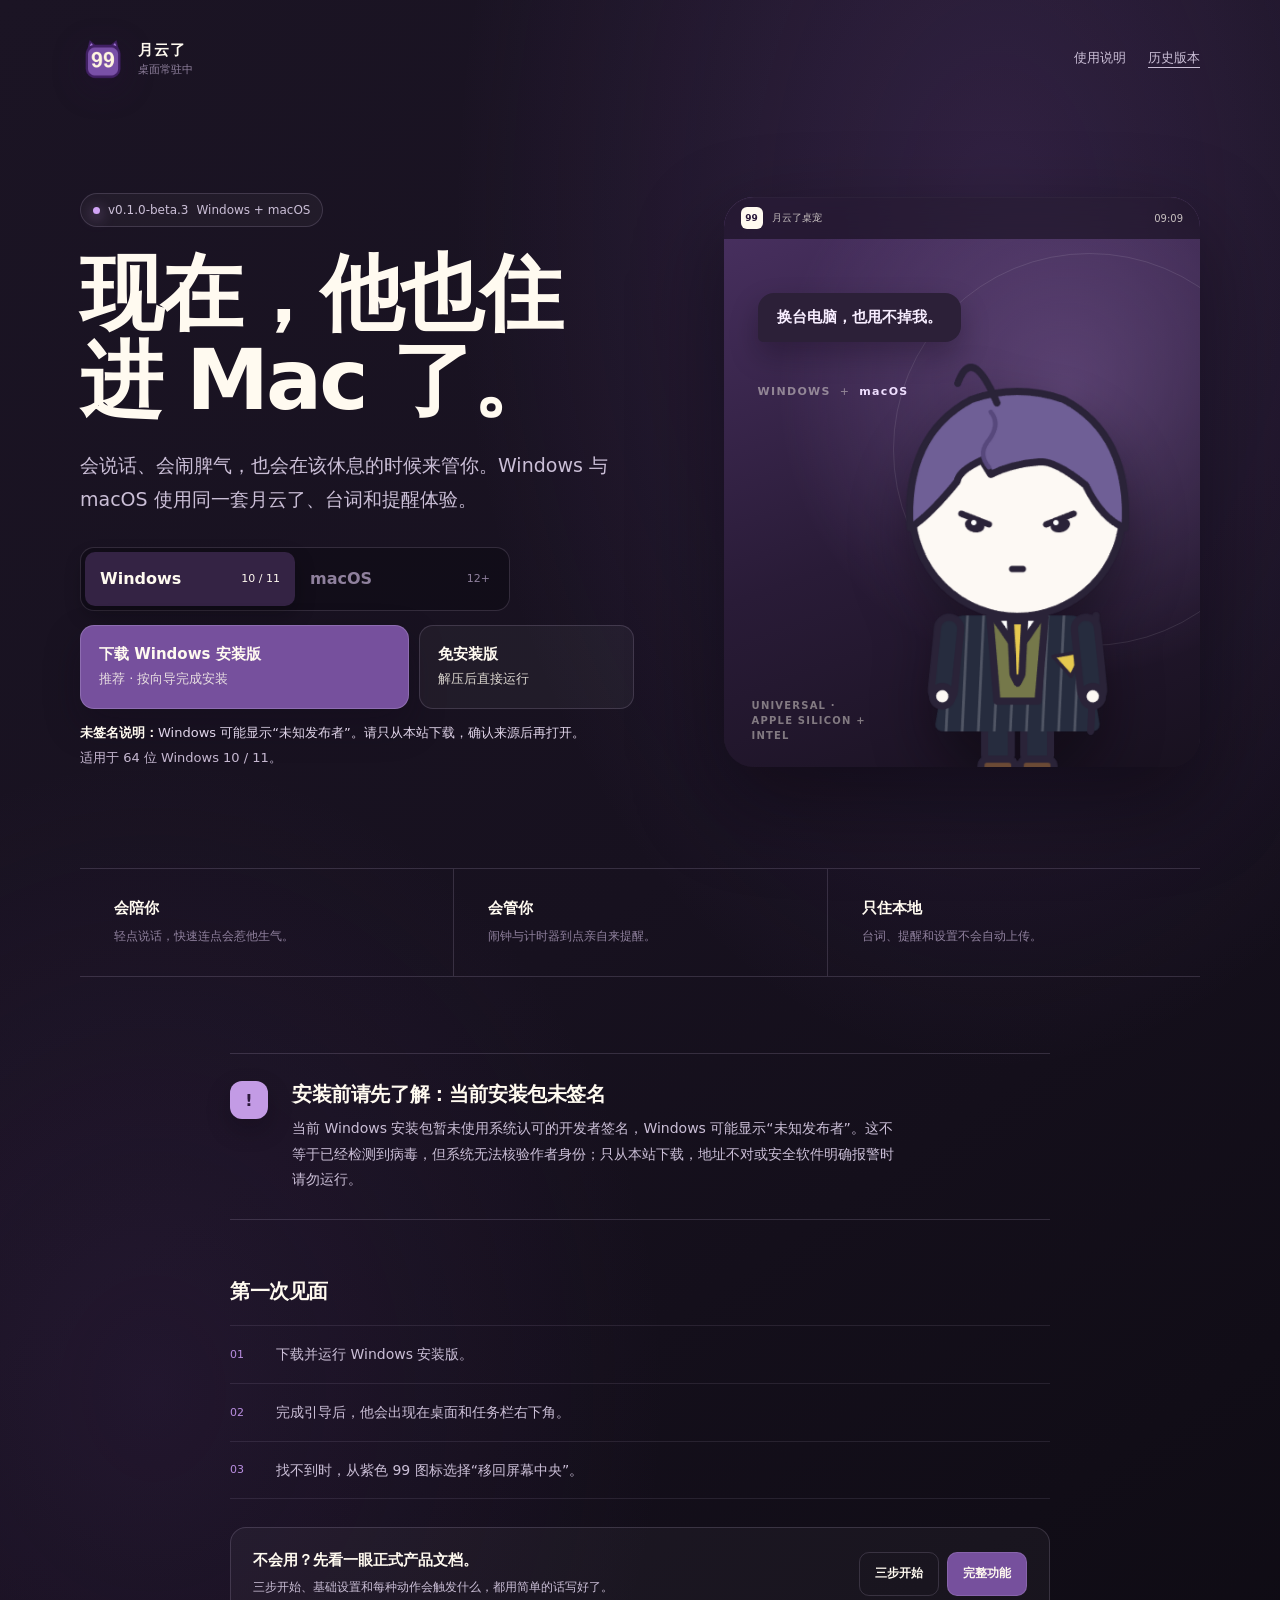
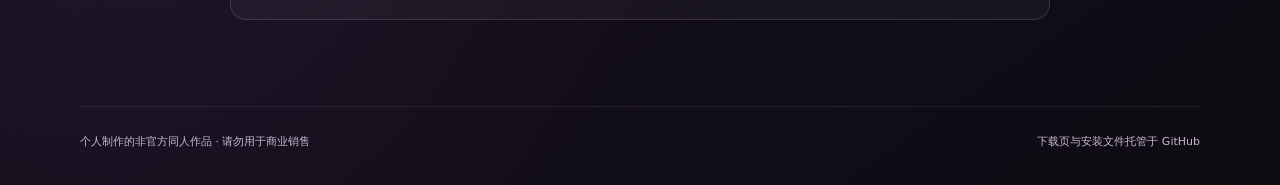
==== commit 8b23432f: "docs: 完善正式版下载与使用说明" ====
--- a/index.html
+++ b/index.html
@@ -69,6 +69,7 @@
             </a>
           </section>
         </div>
+        <p class="download-disclosure" id="security-brief"><strong>未签名说明：</strong>Windows 可能显示“未知发布者”。请只从本站下载，确认来源后再打开。</p>
 
         <p class="system-note" id="system-note">适用于 64 位 Windows 10 / 11。</p>
       </div>
@@ -95,7 +96,7 @@
     <section class="notice" aria-labelledby="notice-title">
       <div class="notice-mark" aria-hidden="true">!</div>
       <div>
-        <h2 id="notice-title">下载前请先了解：当前安装包未签名</h2>
+        <h2 id="notice-title">安装前请先了解：当前安装包未签名</h2>
         <p id="security-copy">当前 Windows 安装包暂未使用系统认可的开发者签名，Windows 可能显示“未知发布者”。这不等于已经检测到病毒，但系统无法核验作者身份；只从本站下载，地址不对或安全软件明确报警时请勿运行。</p>
       </div>
     </section>
@@ -121,7 +122,7 @@
   </main>
 
   <footer>
-    <p>个人制作的非官方同人测试作品 · 请勿用于商业销售</p>
+    <p>个人制作的非官方同人作品 · 请勿用于商业销售</p>
     <p>下载页与安装文件托管于 GitHub</p>
   </footer>
 
@@ -138,6 +139,7 @@
     const platformContent = {
       windows: {
         note: '适用于 64 位 Windows 10 / 11。',
+        brief: '<strong>未签名说明：</strong>Windows 可能显示“未知发布者”。请只从本站下载，确认来源后再打开。',
         security: '当前 Windows 安装包暂未使用系统认可的开发者签名，Windows 可能显示“未知发布者”。这不等于已经检测到病毒，但系统无法核验作者身份；只从本站下载，地址不对或安全软件明确报警时请勿运行。',
         steps: [
           '下载并运行 Windows 安装版。',
@@ -147,6 +149,7 @@
       },
       macos: {
         note: '适用于 macOS 12 及以上版本；一个包同时支持 Apple 芯片与 Intel Mac。',
+        brief: '<strong>未签名说明：</strong>macOS 可能显示“无法验证开发者”。请只从本站下载，确认来源后按使用说明打开。',
         security: '当前 macOS 安装包暂未使用 Apple Developer ID 签名和公证，系统可能显示“无法验证开发者”。这不等于已经检测到病毒，但 macOS 无法核验作者及文件是否在发布后被改动；请确认下载来源后再按使用说明打开。',
         steps: [
           '打开 DMG，把“月云了桌宠”拖进“应用程序”。',
@@ -167,6 +170,7 @@
         panel.hidden = panel.id !== `panel-${platform}`;
       });
       document.getElementById('system-note').textContent = platformContent[platform].note;
+      document.getElementById('security-brief').innerHTML = platformContent[platform].brief;
       document.getElementById('security-copy').textContent = platformContent[platform].security;
       document.getElementById('install-steps').innerHTML = platformContent[platform].steps
         .map((step, index) => `<li><span>0${index + 1}</span>${step}</li>`)
--- a/styles.css
+++ b/styles.css
@@ -617,3 +617,27 @@
 
   .pet-preview { animation: none; }
 }
+
+/* Download decision copy stays readable without competing with the main action. */
+.button-meta {
+  color: rgba(255, 250, 240, 0.84);
+  font-size: 13px;
+}
+
+.download-disclosure {
+  max-width: 560px;
+  margin: 13px 0 0;
+  color: #e2d6eb;
+  font-size: 13px;
+  line-height: 1.65;
+}
+
+.download-disclosure strong { color: var(--paper); }
+
+.system-note {
+  margin-top: 6px;
+  color: #c6b8d1;
+  font-size: 13px;
+}
+
+footer { color: #c6b8d1; }
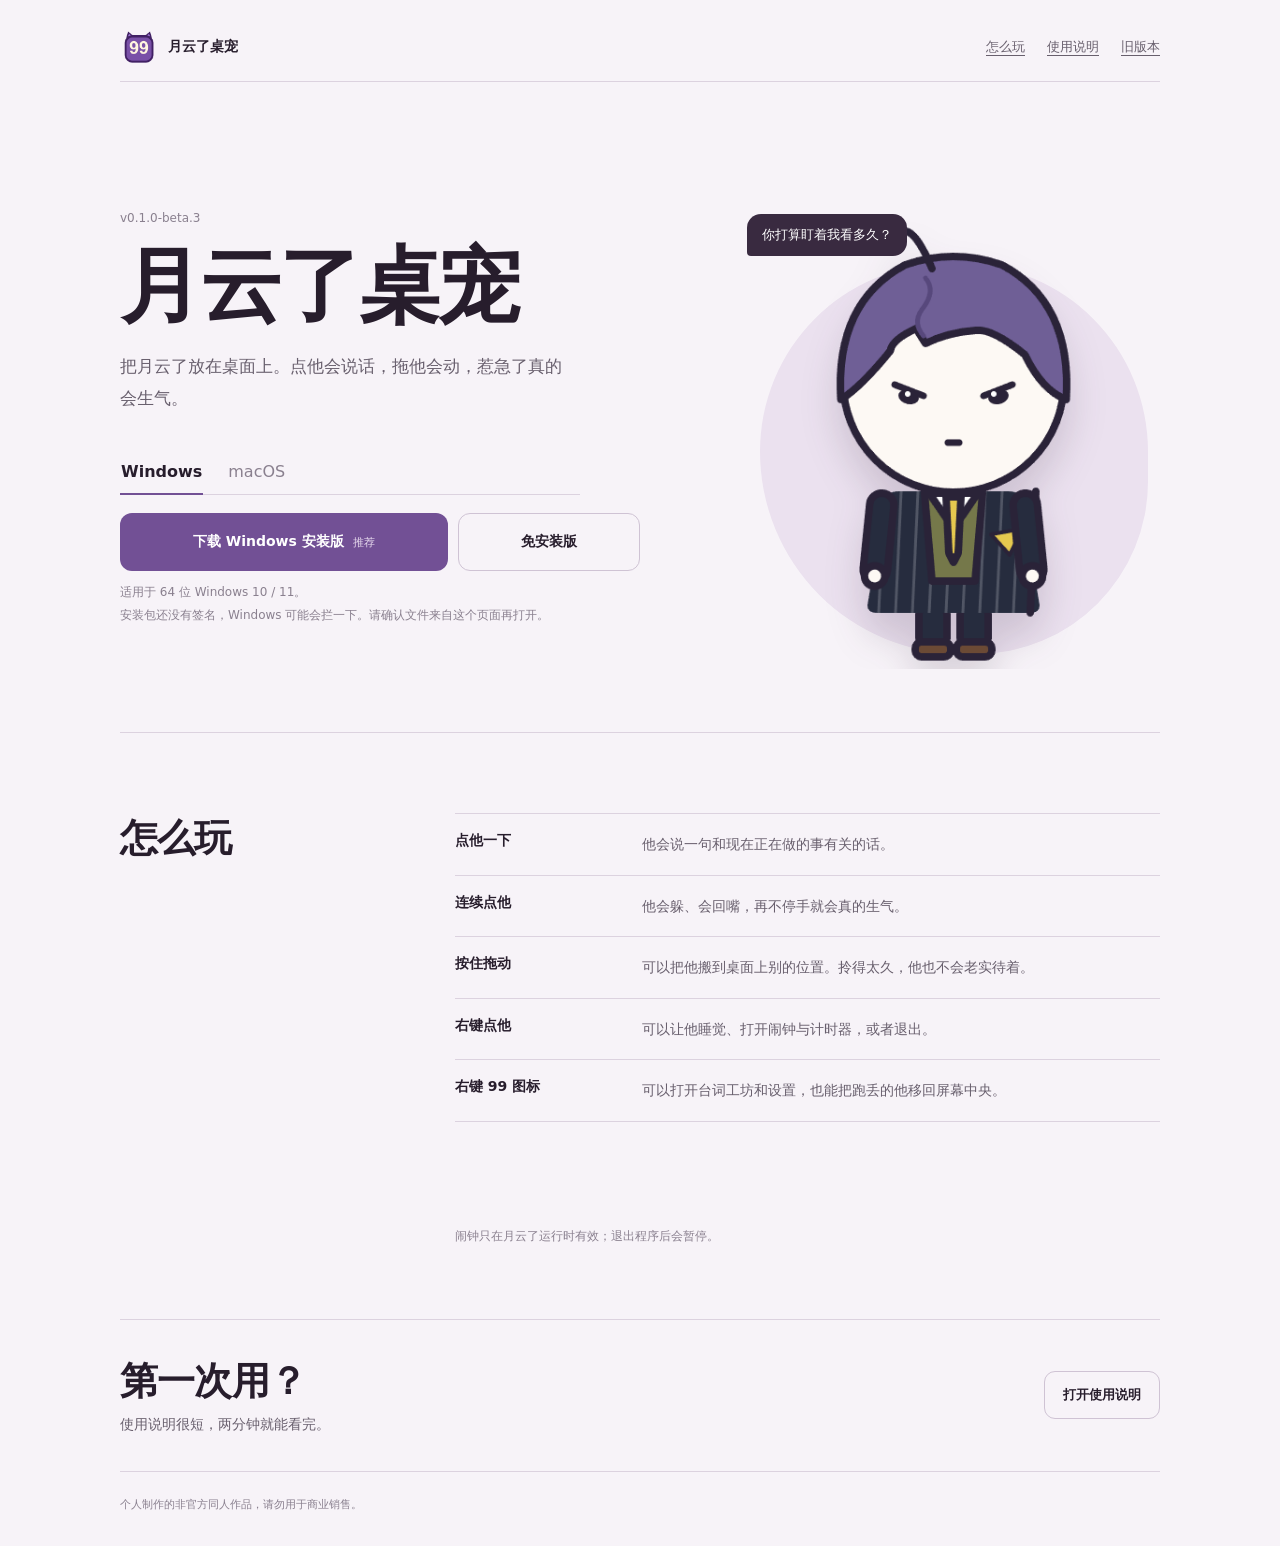
==== commit 63d6edac: "docs: simplify public product pages" ====
--- a/index.html
+++ b/index.html
@@ -3,127 +3,89 @@
 <head>
   <meta charset="utf-8">
   <meta name="viewport" content="width=device-width, initial-scale=1, viewport-fit=cover">
-  <meta name="description" content="月云了桌宠下载与产品文档，支持 Windows 10/11 与 macOS 12 及以上版本。">
-  <meta name="theme-color" content="#17111f">
+  <meta name="description" content="月云了桌宠下载页，支持 Windows 10/11 与 macOS 12 及以上版本。">
+  <meta name="theme-color" content="#f5f0f7">
   <meta property="og:type" content="website">
-  <meta property="og:title" content="月云了桌宠 · Windows 与 macOS">
-  <meta property="og:description" content="他只是暂时住在你的桌面上。下载 Windows 或 macOS 版本，查看完整产品文档。">
+  <meta property="og:title" content="月云了桌宠">
+  <meta property="og:description" content="把月云了放在桌面上。点他、拖他，或者让他到点来找你。">
   <meta property="og:image" content="https://lzl2lzl.github.io/tsukumo99-download/social-preview.png">
   <meta property="og:url" content="https://lzl2lzl.github.io/tsukumo99-download/">
-  <title>月云了桌宠 · Windows 与 macOS 下载</title>
+  <title>月云了桌宠 · 下载</title>
   <link rel="icon" href="icon.png">
-  <link rel="stylesheet" href="styles.css">
+  <link rel="stylesheet" href="styles.css?v=20261002">
 </head>
 <body>
   <header class="site-header">
-    <a class="identity" href="#top" aria-label="月云了桌宠下载页顶部">
-      <img src="icon.png" alt="" width="46" height="46">
-      <span><strong>月云了</strong><small>桌面常驻中</small></span>
+    <a class="identity" href="#top" aria-label="回到下载页顶部">
+      <img src="icon.png" alt="" width="42" height="42">
+      <strong>月云了桌宠</strong>
     </a>
     <nav class="site-nav" aria-label="网站导航">
+      <a href="#play">怎么玩</a>
       <a href="guide/">使用说明</a>
-      <a class="history-link" href="https://github.com/lzl2lzl/tsukumo99-download/releases" rel="noreferrer">历史版本</a>
+      <a href="https://github.com/lzl2lzl/tsukumo99-download/releases" rel="noreferrer">旧版本</a>
     </nav>
   </header>
 
   <main id="top">
     <section class="hero" aria-labelledby="page-title">
       <div class="hero-copy">
-        <div class="release-line" aria-live="polite">
-          <span class="status-dot" aria-hidden="true"></span>
-          <span id="release-version">v0.1.0-beta.3</span>
-          <span>Windows + macOS</span>
-        </div>
-        <h1 id="page-title">现在，他也住进 Mac 了。</h1>
-        <p class="tagline">会说话、会闹脾气，也会在该休息的时候来管你。Windows 与 macOS 使用同一套月云了、台词和提醒体验。</p>
+        <p class="version" id="release-version" aria-live="polite">v0.1.0-beta.3</p>
+        <h1 id="page-title">月云了桌宠</h1>
+        <p class="lead">把月云了放在桌面上。点他会说话，拖他会动，惹急了真的会生气。</p>
 
         <div class="platform-switch" id="download" role="tablist" aria-label="选择电脑系统">
-          <button id="tab-windows" type="button" role="tab" aria-selected="true" aria-controls="panel-windows" data-platform="windows">
-            <span>Windows</span><small>10 / 11</small>
-          </button>
-          <button id="tab-macos" type="button" role="tab" aria-selected="false" aria-controls="panel-macos" data-platform="macos">
-            <span>macOS</span><small>12+</small>
-          </button>
+          <button id="tab-windows" type="button" role="tab" aria-selected="true" aria-controls="panel-windows" data-platform="windows">Windows</button>
+          <button id="tab-macos" type="button" role="tab" aria-selected="false" aria-controls="panel-macos" data-platform="macos">macOS</button>
         </div>
 
         <div class="download-panels">
           <section class="platform-panel" id="panel-windows" role="tabpanel" aria-labelledby="tab-windows">
             <a class="download-button primary" id="setup-download" href="https://github.com/lzl2lzl/tsukumo99-download/releases/download/v0.1.0-beta.3/Tsukumo99-Setup.exe">
-              <span class="button-title">下载 Windows 安装版</span>
-              <span class="button-meta">推荐 · 按向导完成安装</span>
+              <span>下载 Windows 安装版</span><small>推荐</small>
             </a>
-            <a class="download-button secondary" id="portable-download" href="https://github.com/lzl2lzl/tsukumo99-download/releases/download/v0.1.0-beta.3/Tsukumo99-Portable.zip">
-              <span class="button-title">免安装版</span>
-              <span class="button-meta">解压后直接运行</span>
-            </a>
+            <a class="download-button secondary" id="portable-download" href="https://github.com/lzl2lzl/tsukumo99-download/releases/download/v0.1.0-beta.3/Tsukumo99-Portable.zip">免安装版</a>
           </section>
-
           <section class="platform-panel" id="panel-macos" role="tabpanel" aria-labelledby="tab-macos">
             <a class="download-button primary" id="mac-dmg-download" href="https://github.com/lzl2lzl/tsukumo99-download/releases/download/v0.1.0-beta.3/Tsukumo99-macOS-universal.dmg">
-              <span class="button-title">下载 macOS 通用版</span>
-              <span class="button-meta">DMG · Apple 芯片与 Intel 均可</span>
+              <span>下载 macOS 版</span><small>Apple 芯片与 Intel 均可</small>
             </a>
-            <a class="download-button secondary" id="mac-zip-download" href="https://github.com/lzl2lzl/tsukumo99-download/releases/download/v0.1.0-beta.3/Tsukumo99-macOS-universal.zip">
-              <span class="button-title">下载 ZIP 备用包</span>
-              <span class="button-meta">无法使用 DMG 时选择</span>
-            </a>
+            <a class="download-button secondary" id="mac-zip-download" href="https://github.com/lzl2lzl/tsukumo99-download/releases/download/v0.1.0-beta.3/Tsukumo99-macOS-universal.zip">ZIP 备用包</a>
           </section>
         </div>
-        <p class="download-disclosure" id="security-brief"><strong>未签名说明：</strong>Windows 可能显示“未知发布者”。请只从本站下载，确认来源后再打开。</p>
-
         <p class="system-note" id="system-note">适用于 64 位 Windows 10 / 11。</p>
+        <p class="unsigned-note" id="unsigned-note">安装包还没有签名，系统可能会拦一下。请确认文件来自这个页面再打开。</p>
       </div>
 
-      <div class="desktop-stage" aria-label="月云了桌宠在 macOS 桌面上的预览">
-        <div class="stage-menubar" aria-hidden="true">
-          <span class="stage-brand">99</span>
-          <span>月云了桌宠</span>
-          <span class="stage-clock">09:09</span>
-        </div>
-        <div class="speech">换台电脑，也甩不掉我。</div>
-        <div class="platform-stamp"><strong>WINDOWS</strong><span>+</span><strong>macOS</strong></div>
-        <img class="pet-preview" src="pet-preview.png" alt="月云了站在桌面上" width="512" height="512">
-        <p class="stage-caption">UNIVERSAL · APPLE SILICON + INTEL</p>
+      <div class="pet-picture">
+        <p>你打算盯着我看多久？</p>
+        <img src="pet-preview.png" alt="站在桌面上的月云了" width="512" height="512">
       </div>
     </section>
 
-    <section class="feature-ledger" aria-label="主要功能">
-      <p><strong>会陪你</strong><span>轻点说话，快速连点会惹他生气。</span></p>
-      <p><strong>会管你</strong><span>闹钟与计时器到点亲自来提醒。</span></p>
-      <p><strong>只住本地</strong><span>台词、提醒和设置不会自动上传。</span></p>
+    <section class="play" id="play" aria-labelledby="play-title">
+      <h2 id="play-title">怎么玩</h2>
+      <div class="play-lines">
+        <p><strong>点他一下</strong><span>他会说一句和现在正在做的事有关的话。</span></p>
+        <p><strong>连续点他</strong><span>他会躲、会回嘴，再不停手就会真的生气。</span></p>
+        <p><strong>按住拖动</strong><span>可以把他搬到桌面上别的位置。拎得太久，他也不会老实待着。</span></p>
+        <p><strong>右键点他</strong><span>可以让他睡觉、打开闹钟与计时器，或者退出。</span></p>
+        <p><strong>右键 99 图标</strong><span>可以打开台词工坊和设置，也能把跑丢的他移回屏幕中央。</span></p>
+      </div>
+      <p class="reminder-note">闹钟只在月云了运行时有效；退出程序后会暂停。</p>
     </section>
 
-    <section class="notice" aria-labelledby="notice-title">
-      <div class="notice-mark" aria-hidden="true">!</div>
+    <section class="guide-link" aria-labelledby="guide-title">
       <div>
-        <h2 id="notice-title">安装前请先了解：当前安装包未签名</h2>
-        <p id="security-copy">当前 Windows 安装包暂未使用系统认可的开发者签名，Windows 可能显示“未知发布者”。这不等于已经检测到病毒，但系统无法核验作者身份；只从本站下载，地址不对或安全软件明确报警时请勿运行。</p>
+        <h2 id="guide-title">第一次用？</h2>
+        <p>使用说明很短，两分钟就能看完。</p>
       </div>
-    </section>
-
-    <section class="install-guide" aria-labelledby="install-title">
-      <h2 id="install-title">第一次见面</h2>
-      <ol id="install-steps">
-        <li><span>01</span>下载并运行 Windows 安装版。</li>
-        <li><span>02</span>完成引导后，他会出现在桌面和任务栏右下角。</li>
-        <li><span>03</span>找不到时，从紫色 99 图标选择“移回屏幕中央”。</li>
-      </ol>
-      <div class="guide-entry">
-        <div>
-          <strong>不会用？先看一眼正式产品文档。</strong>
-          <p>三步开始、基础设置和每种动作会触发什么，都用简单的话写好了。</p>
-        </div>
-        <div class="guide-entry-actions">
-          <a href="guide/">三步开始</a>
-          <a href="guide/features.html">完整功能</a>
-        </div>
-      </div>
+      <a href="guide/">打开使用说明</a>
     </section>
   </main>
 
   <footer>
-    <p>个人制作的非官方同人作品 · 请勿用于商业销售</p>
-    <p>下载页与安装文件托管于 GitHub</p>
+    <p>个人制作的非官方同人作品，请勿用于商业销售。</p>
   </footer>
 
   <script>
@@ -135,27 +97,14 @@
       macDmg: 'Tsukumo99-macOS-universal.dmg',
       macZip: 'Tsukumo99-macOS-universal.zip',
     };
-
-    const platformContent = {
+    const platformCopy = {
       windows: {
-        note: '适用于 64 位 Windows 10 / 11。',
-        brief: '<strong>未签名说明：</strong>Windows 可能显示“未知发布者”。请只从本站下载，确认来源后再打开。',
-        security: '当前 Windows 安装包暂未使用系统认可的开发者签名，Windows 可能显示“未知发布者”。这不等于已经检测到病毒，但系统无法核验作者身份；只从本站下载，地址不对或安全软件明确报警时请勿运行。',
-        steps: [
-          '下载并运行 Windows 安装版。',
-          '完成引导后，他会出现在桌面和任务栏右下角。',
-          '找不到时，从紫色 99 图标选择“移回屏幕中央”。',
-        ],
+        system: '适用于 64 位 Windows 10 / 11。',
+        unsigned: '安装包还没有签名，Windows 可能会拦一下。请确认文件来自这个页面再打开。',
       },
       macos: {
-        note: '适用于 macOS 12 及以上版本；一个包同时支持 Apple 芯片与 Intel Mac。',
-        brief: '<strong>未签名说明：</strong>macOS 可能显示“无法验证开发者”。请只从本站下载，确认来源后按使用说明打开。',
-        security: '当前 macOS 安装包暂未使用 Apple Developer ID 签名和公证，系统可能显示“无法验证开发者”。这不等于已经检测到病毒，但 macOS 无法核验作者及文件是否在发布后被改动；请确认下载来源后再按使用说明打开。',
-        steps: [
-          '打开 DMG，把“月云了桌宠”拖进“应用程序”。',
-          '首次打开若被拦截，先按上方提示核对来源，再到正式产品文档查看对应系统的打开步骤。',
-          '运行后从屏幕右上角的黑白 99 图标进入设置或找回他。',
-        ],
+        system: '适用于 macOS 12 及以上版本。',
+        unsigned: '安装包还没有签名，macOS 首次打开时可能会拦一下。请确认文件来自这个页面再打开。',
       },
     };
 
@@ -167,14 +116,10 @@
         if (selected && focus) tab.focus();
       });
       document.querySelectorAll('.platform-panel').forEach((panel) => {
-        panel.hidden = panel.id !== `panel-${platform}`;
+        panel.hidden = panel.id !== 'panel-' + platform;
       });
-      document.getElementById('system-note').textContent = platformContent[platform].note;
-      document.getElementById('security-brief').innerHTML = platformContent[platform].brief;
-      document.getElementById('security-copy').textContent = platformContent[platform].security;
-      document.getElementById('install-steps').innerHTML = platformContent[platform].steps
-        .map((step, index) => `<li><span>0${index + 1}</span>${step}</li>`)
-        .join('');
+      document.getElementById('system-note').textContent = platformCopy[platform].system;
+      document.getElementById('unsigned-note').textContent = platformCopy[platform].unsigned;
     }
 
     const tabs = [...document.querySelectorAll('[role="tab"]')];
@@ -189,13 +134,10 @@
     });
 
     const requestedPlatform = new URLSearchParams(window.location.search).get('platform');
-    const prefersMac = /Mac|iPhone|iPad/i.test(navigator.platform)
-      || /Macintosh/i.test(navigator.userAgent);
-    activatePlatform(['windows', 'macos'].includes(requestedPlatform)
-      ? requestedPlatform
-      : prefersMac ? 'macos' : 'windows');
+    const prefersMac = /Mac|iPhone|iPad/i.test(navigator.platform) || /Macintosh/i.test(navigator.userAgent);
+    activatePlatform(['windows', 'macos'].includes(requestedPlatform) ? requestedPlatform : prefersMac ? 'macos' : 'windows');
 
-    fetch(`https://api.github.com/repos/${repository}/releases?per_page=10`, {
+    fetch('https://api.github.com/repos/' + repository + '/releases?per_page=10', {
       headers: { Accept: 'application/vnd.github+json' },
     })
       .then((response) => {
@@ -207,20 +149,13 @@
           .some((name) => release.assets.some((asset) => asset.name === name)));
         if (!latest) return;
         document.getElementById('release-version').textContent = latest.tag_name || fallbackVersion;
-        const links = {
-          setup: 'setup-download',
-          portable: 'portable-download',
-          macDmg: 'mac-dmg-download',
-          macZip: 'mac-zip-download',
-        };
+        const links = { setup: 'setup-download', portable: 'portable-download', macDmg: 'mac-dmg-download', macZip: 'mac-zip-download' };
         Object.entries(links).forEach(([key, id]) => {
           const asset = latest.assets.find((item) => item.name === assetNames[key]);
           if (asset) document.getElementById(id).href = asset.browser_download_url;
         });
       })
-      .catch(() => {
-        // 保留 HTML 内的当前版本备用链接。
-      });
+      .catch(() => {});
   </script>
 </body>
 </html>
--- a/styles.css
+++ b/styles.css
@@ -1,13 +1,14 @@
 :root {
-  color-scheme: dark;
-  --paper: #fffaf0;
-  --muted: #cbbfd7;
-  --quiet: #8f809d;
-  --purple: #8052ae;
-  --purple-bright: #b98ee0;
-  --night: #17111f;
-  --night-deep: #0e0b13;
-  --line: rgba(225, 207, 240, 0.16);
+  color-scheme: light;
+  --paper: #f7f3f8;
+  --ink: #271d2c;
+  --muted: #685f6d;
+  --faint: #8a808f;
+  --purple: #725095;
+  --purple-dark: #5f407e;
+  --wash: #ebe1ef;
+  --line: #dcd2df;
+  --content: 1040px;
 }
 
 * { box-sizing: border-box; }
@@ -15,629 +16,390 @@
 html {
   min-height: 100%;
   scroll-behavior: smooth;
-  background: var(--night-deep);
+  background: var(--paper);
 }
 
 body {
   min-height: 100vh;
   margin: 0;
-  color: var(--paper);
+  color: var(--ink);
   font-family: "PingFang SC", "Microsoft YaHei UI", "Noto Sans SC", system-ui, sans-serif;
-  background:
-    radial-gradient(ellipse at 78% 12%, rgba(128, 82, 174, 0.24), transparent 34rem),
-    radial-gradient(ellipse at 12% 78%, rgba(88, 50, 119, 0.18), transparent 32rem),
-    linear-gradient(145deg, #1b1424 0%, var(--night) 50%, var(--night-deep) 100%);
+  background: var(--paper);
   overflow-x: hidden;
   -webkit-tap-highlight-color: transparent;
-}
-
-body::after {
-  position: fixed;
-  inset: auto -12vw -28vw auto;
-  z-index: -1;
-  width: min(58vw, 760px);
-  aspect-ratio: 1;
-  border-radius: 50%;
-  background: rgba(92, 46, 130, 0.12);
-  content: "";
-  filter: blur(70px);
 }
 
 a, button { font: inherit; }
 a { color: inherit; }
 button { border: 0; }
+[hidden] { display: none !important; }
 
 .site-header {
   display: flex;
-  width: min(1120px, calc(100% - 40px));
-  min-height: 96px;
+  width: min(var(--content), calc(100% - 40px));
+  min-height: 82px;
   margin: 0 auto;
-  padding-top: max(22px, env(safe-area-inset-top));
+  padding-top: max(12px, env(safe-area-inset-top));
   align-items: center;
   justify-content: space-between;
+  border-bottom: 1px solid var(--line);
 }
 
 .identity {
   display: inline-flex;
-  min-width: 0;
-  gap: 12px;
-  align-items: center;
+  min-height: 44px;
+  gap: 10px;
+  align-items: center;
+  font-size: 14px;
   text-decoration: none;
 }
 
-.identity img {
-  display: block;
-  width: 46px;
-  height: 46px;
-  filter: drop-shadow(0 8px 16px rgba(36, 14, 53, 0.45));
-}
-
-.identity span { display: grid; gap: 2px; }
-.identity strong { font-size: 15px; letter-spacing: 0.08em; }
-.identity small { color: var(--quiet); font-size: 11px; }
-
-.history-link {
-  flex: none;
-  margin-left: 18px;
+.identity img { width: 38px; height: 38px; }
+.site-nav { display: flex; gap: 22px; align-items: center; }
+
+.site-nav a {
   min-height: 44px;
-  padding: 12px 0;
+  padding: 13px 0;
   color: var(--muted);
   font-size: 13px;
-  text-underline-offset: 5px;
-  white-space: nowrap;
-}
-
-.site-nav {
-  display: flex;
-  flex: none;
-  align-items: center;
-  gap: 22px;
-}
-
-.site-nav a {
-  min-height: 44px;
-  padding: 12px 0;
-  color: var(--muted);
-  font-size: 13px;
-  text-underline-offset: 5px;
-}
-
-.site-nav .history-link { margin-left: 0; }
-.site-nav a:first-child { text-decoration: none; }
-.site-nav a:first-child:hover { color: var(--paper); }
-
-main {
-  width: min(1120px, calc(100% - 40px));
+  text-decoration-thickness: 1px;
+  text-underline-offset: 4px;
+}
+
+main, footer {
+  width: min(var(--content), calc(100% - 40px));
   margin: 0 auto;
 }
 
 .hero {
   display: grid;
-  grid-template-columns: minmax(0, 1fr) minmax(390px, 0.86fr);
-  gap: clamp(46px, 7vw, 92px);
-  min-height: calc(100vh - 128px);
-  min-height: calc(100svh - 128px);
-  padding: clamp(54px, 8vh, 92px) 0 72px;
+  grid-template-columns: minmax(0, 1fr) minmax(320px, .76fr);
+  gap: clamp(36px, 7vw, 84px);
+  min-height: 650px;
+  padding: clamp(62px, 9vh, 96px) 0 58px;
   align-items: center;
 }
 
 .hero-copy { min-width: 0; }
 
-.release-line {
-  display: inline-flex;
-  min-height: 34px;
-  margin-bottom: 24px;
-  padding: 7px 12px;
-  align-items: center;
-  gap: 8px;
-  border: 1px solid var(--line);
-  border-radius: 999px;
+.version {
+  margin: 0 0 18px;
+  color: var(--faint);
+  font-size: 12px;
+}
+
+h1 {
+  max-width: 8ch;
+  margin: 0;
+  font-size: clamp(52px, 7vw, 82px);
+  font-weight: 820;
+  letter-spacing: -0.03em;
+  line-height: 1.04;
+}
+
+.lead {
+  max-width: 28rem;
+  margin: 23px 0 34px;
   color: var(--muted);
-  background: rgba(255, 255, 255, 0.035);
-  font-size: 12px;
-}
-
-.status-dot {
-  width: 7px;
-  height: 7px;
-  border-radius: 50%;
-  background: #d0a3f5;
-  box-shadow: 0 3px 14px rgba(208, 163, 245, 0.78);
-}
-
-h1 {
-  max-width: 10ch;
-  margin: 0;
-  font-size: clamp(48px, 6.5vw, 84px);
-  font-weight: 850;
-  letter-spacing: -0.035em;
-  line-height: 1.04;
-  text-wrap: balance;
-}
-
-.tagline {
-  max-width: 36rem;
-  margin: 24px 0 30px;
-  color: var(--muted);
-  font-size: clamp(16px, 1.8vw, 19px);
-  line-height: 1.8;
+  font-size: 17px;
+  line-height: 1.85;
 }
 
 .platform-switch {
-  display: inline-grid;
-  grid-template-columns: 1fr 1fr;
-  width: min(100%, 430px);
-  padding: 4px;
-  border: 1px solid var(--line);
-  border-radius: 14px;
-  background: rgba(10, 7, 14, 0.38);
+  display: flex;
+  width: min(100%, 460px);
+  gap: 24px;
+  border-bottom: 1px solid var(--line);
 }
 
 .platform-switch button {
-  display: flex;
-  min-height: 54px;
-  padding: 8px 15px;
-  align-items: center;
-  justify-content: space-between;
-  border-radius: 10px;
-  color: var(--quiet);
+  position: relative;
+  min-height: 46px;
+  padding: 0 1px;
+  color: var(--faint);
   background: transparent;
   cursor: pointer;
-  transition: color 180ms ease, background 180ms ease, box-shadow 180ms ease;
 }
 
 .platform-switch button[aria-selected="true"] {
-  color: var(--paper);
-  background: #342344;
-  box-shadow: 0 8px 20px rgba(8, 5, 11, 0.3);
-}
-
-.platform-switch span { font-weight: 750; }
-.platform-switch small { font-size: 11px; }
+  color: var(--ink);
+  font-weight: 700;
+}
+
+.platform-switch button[aria-selected="true"]::after {
+  position: absolute;
+  right: 0;
+  bottom: -1px;
+  left: 0;
+  height: 2px;
+  background: var(--purple);
+  content: "";
+}
 
 .download-panels {
-  max-width: 560px;
-  margin-top: 14px;
+  max-width: 520px;
+  margin-top: 18px;
 }
 
 .platform-panel {
   display: grid;
-  grid-template-columns: minmax(0, 1.45fr) minmax(0, 0.95fr);
+  grid-template-columns: minmax(0, 1.4fr) minmax(150px, .78fr);
   gap: 10px;
 }
-
-.platform-panel[hidden] { display: none; }
 
 .download-button {
   display: flex;
-  min-height: 84px;
-  padding: 16px 18px;
-  flex-direction: column;
-  align-items: flex-start;
+  min-height: 58px;
+  padding: 0 18px;
+  align-items: center;
   justify-content: center;
-  border-radius: 14px;
+  border-radius: 12px;
+  font-size: 14px;
+  font-weight: 700;
+  text-align: center;
   text-decoration: none;
-  transition: transform 180ms cubic-bezier(.2, .8, .2, 1), background 180ms ease, border-color 180ms ease;
+  transition: background 150ms ease, transform 150ms ease;
 }
 
 .download-button.primary {
-  border: 1px solid rgba(239, 222, 255, 0.2);
-  background: #76509d;
-  box-shadow: 0 16px 34px rgba(18, 9, 27, 0.34);
+  gap: 9px;
+  color: #fff;
+  background: var(--purple);
+}
+
+.download-button.primary small {
+  color: #e9dcef;
+  font-size: 11px;
+  font-weight: 500;
 }
 
 .download-button.secondary {
-  border: 1px solid var(--line);
-  background: rgba(255, 255, 255, 0.045);
-}
-
-.button-title { font-size: 15px; font-weight: 760; }
-
-.button-meta {
-  margin-top: 6px;
-  color: rgba(255, 250, 240, 0.7);
-  font-size: 11px;
-  line-height: 1.4;
-}
-
-.system-note {
-  min-height: 22px;
-  margin: 11px 0 0;
-  color: var(--quiet);
+  border: 1px solid #cfc3d4;
+  color: var(--ink);
+  background: transparent;
+}
+
+.system-note,
+.unsigned-note {
+  max-width: 35rem;
+  margin: 12px 0 0;
+  color: var(--faint);
   font-size: 12px;
-}
-
-.desktop-stage {
+  line-height: 1.65;
+}
+
+.unsigned-note { margin-top: 3px; }
+
+.pet-picture {
   position: relative;
-  min-height: 570px;
+  display: grid;
+  min-height: 500px;
+  align-items: end;
+  justify-items: center;
   overflow: hidden;
-  border-radius: 30px;
-  background:
-    radial-gradient(circle at 72% 34%, rgba(185, 142, 224, 0.3), transparent 18rem),
-    linear-gradient(160deg, #4a3162 0%, #291b37 55%, #18111f 100%);
-  box-shadow: 0 34px 90px rgba(4, 2, 6, 0.44), inset 0 1px rgba(255, 255, 255, 0.14);
-  isolation: isolate;
-}
-
-.desktop-stage::before {
+}
+
+.pet-picture::before {
   position: absolute;
-  inset: 56px -18% auto auto;
-  z-index: -1;
-  width: 82%;
-  aspect-ratio: 1;
-  border: 1px solid rgba(255, 255, 255, 0.1);
-  border-radius: 50%;
+  right: 3%;
+  bottom: 3%;
+  left: 3%;
+  height: 78%;
+  border-radius: 50% 50% 46% 54%;
+  background: var(--wash);
   content: "";
 }
 
-.stage-menubar {
+.pet-picture img {
+  position: relative;
+  z-index: 1;
+  display: block;
+  width: min(116%, 500px);
+  height: auto;
+  filter: drop-shadow(0 24px 18px rgba(55, 36, 65, .16));
+  animation: arrive 600ms cubic-bezier(.16, 1, .3, 1) both;
+}
+
+.pet-picture p {
+  position: absolute;
+  top: 45px;
+  left: 0;
+  z-index: 2;
+  margin: 0;
+  padding: 12px 15px;
+  border-radius: 14px 14px 14px 4px;
+  color: #fff;
+  background: #392a40;
+  font-size: 13px;
+}
+
+.play {
+  display: grid;
+  grid-template-columns: minmax(170px, .35fr) minmax(0, 1fr);
+  gap: clamp(34px, 7vw, 88px);
+  padding: 80px 0 74px;
+  border-top: 1px solid var(--line);
+}
+
+.play h2,
+.guide-link h2 {
+  margin: 0;
+  font-size: clamp(27px, 4vw, 38px);
+  letter-spacing: -0.02em;
+}
+
+.play-lines { border-top: 1px solid var(--line); }
+
+.play-lines p {
+  display: grid;
+  grid-template-columns: minmax(135px, .32fr) 1fr;
+  gap: 22px;
+  margin: 0;
+  padding: 18px 0;
+  border-bottom: 1px solid var(--line);
+}
+
+.play-lines strong { font-size: 14px; }
+.play-lines span { color: var(--muted); font-size: 14px; line-height: 1.75; }
+
+.reminder-note {
+  grid-column: 2;
+  margin: 18px 0 0;
+  color: var(--faint);
+  font-size: 12px;
+}
+
+.guide-link {
   display: flex;
-  height: 42px;
-  padding: 0 17px;
-  align-items: center;
-  gap: 9px;
-  color: rgba(255, 250, 240, 0.74);
-  background: rgba(14, 10, 19, 0.55);
-  font-size: 10px;
-  backdrop-filter: blur(16px);
-}
-
-.stage-brand {
-  display: grid;
-  width: 22px;
-  height: 22px;
-  place-items: center;
-  border-radius: 6px;
-  color: #281638;
-  background: #fffaf0;
-  font-size: 9px;
-  font-weight: 900;
-}
-
-.stage-clock { margin-left: auto; }
-
-.speech {
-  position: absolute;
-  top: 96px;
-  left: 34px;
-  z-index: 2;
-  max-width: calc(100% - 68px);
-  padding: 15px 19px;
-  border-radius: 16px 16px 16px 5px;
-  color: #f7edff;
-  background: #2c2038;
-  box-shadow: 0 13px 28px rgba(10, 5, 15, 0.28);
-  font-size: 15px;
-  font-weight: 650;
-}
-
-.platform-stamp {
-  position: absolute;
-  top: 188px;
-  left: 34px;
-  display: flex;
-  align-items: baseline;
-  gap: 9px;
-  color: rgba(255, 250, 240, 0.45);
-  font-size: 11px;
-  letter-spacing: 0.12em;
-}
-
-.platform-stamp strong:last-child { color: #efdfff; }
-
-.pet-preview {
-  position: absolute;
-  right: -46px;
-  bottom: -18px;
-  z-index: 1;
-  width: min(96%, 500px);
-  height: auto;
-  filter: drop-shadow(0 32px 28px rgba(5, 2, 8, 0.42));
-  animation: arrive 800ms cubic-bezier(.16, 1, .3, 1) both;
-}
-
-.stage-caption {
-  position: absolute;
-  bottom: 24px;
-  left: 28px;
-  z-index: 2;
-  max-width: 17ch;
-  margin: 0;
-  color: rgba(255, 250, 240, 0.44);
-  font-size: 10px;
-  font-weight: 750;
-  letter-spacing: 0.12em;
-  line-height: 1.5;
-}
-
-.feature-ledger {
-  display: grid;
-  grid-template-columns: repeat(3, 1fr);
+  min-height: 152px;
+  padding: 34px 0;
+  align-items: center;
+  justify-content: space-between;
   border-top: 1px solid var(--line);
-  border-bottom: 1px solid var(--line);
-}
-
-.feature-ledger p {
-  display: grid;
-  gap: 8px;
-  margin: 0;
-  padding: 30px clamp(18px, 3vw, 34px);
-}
-
-.feature-ledger p + p { border-left: 1px solid var(--line); }
-.feature-ledger strong { font-size: 15px; }
-
-.feature-ledger span {
-  color: var(--quiet);
-  font-size: 12px;
-  line-height: 1.7;
-}
-
-.notice {
-  display: grid;
-  grid-template-columns: 44px minmax(0, 1fr);
-  gap: 18px;
-  max-width: 820px;
-  margin: 76px auto 0;
-  padding: 27px 0;
-  border-top: 1px solid var(--line);
-  border-bottom: 1px solid var(--line);
-}
-
-.notice-mark {
-  display: grid;
-  width: 38px;
-  height: 38px;
-  place-items: center;
-  border-radius: 12px;
-  color: #2b183b;
-  background: #c39be5;
-  box-shadow: 0 10px 24px rgba(8, 4, 12, 0.24);
-  font-weight: 900;
-}
-
-.notice h2,
-.install-guide h2 {
-  margin: 0 0 8px;
-  font-size: 20px;
-  letter-spacing: -0.02em;
-}
-
-.notice p {
-  max-width: 68ch;
-  margin: 0;
+}
+
+.guide-link p {
+  margin: 9px 0 0;
   color: var(--muted);
   font-size: 14px;
-  line-height: 1.8;
-}
-
-.install-guide {
-  max-width: 820px;
-  margin: 58px auto 86px;
-}
-
-.install-guide h2 { margin-bottom: 20px; }
-
-.install-guide ol {
-  margin: 0;
-  padding: 0;
-  list-style: none;
-}
-
-.install-guide li {
-  display: grid;
-  grid-template-columns: 46px 1fr;
-  min-height: 58px;
-  padding: 16px 0;
-  align-items: center;
-  border-top: 1px solid rgba(225, 207, 240, 0.1);
-  color: var(--muted);
-  font-size: 14px;
-  line-height: 1.6;
-}
-
-.install-guide li:last-child { border-bottom: 1px solid rgba(225, 207, 240, 0.1); }
-
-.install-guide li span {
-  color: var(--purple-bright);
+}
+
+.guide-link a {
+  display: inline-flex;
+  min-height: 48px;
+  padding: 0 18px;
+  align-items: center;
+  border: 1px solid #cfc3d4;
+  border-radius: 11px;
+  font-size: 13px;
+  font-weight: 700;
+  text-decoration: none;
+}
+
+footer {
+  padding: 25px 0 max(34px, env(safe-area-inset-bottom));
+  border-top: 1px solid var(--line);
+  color: var(--faint);
   font-size: 11px;
-  font-variant-numeric: tabular-nums;
-}
-
-.guide-entry {
-  display: flex;
-  gap: 24px;
-  margin-top: 28px;
-  padding: 22px;
-  align-items: center;
-  justify-content: space-between;
-  border: 1px solid var(--line);
-  border-radius: 16px;
-  background: rgba(255, 255, 255, 0.035);
-}
-
-.guide-entry strong { font-size: 15px; }
-
-.guide-entry p {
-  max-width: 48ch;
-  margin: 7px 0 0;
-  color: var(--muted);
-  font-size: 12px;
-  line-height: 1.7;
-}
-
-.guide-entry-actions {
-  display: flex;
-  flex: none;
-  gap: 8px;
-}
-
-.guide-entry-actions a {
-  display: inline-flex;
-  min-height: 44px;
-  padding: 0 15px;
-  align-items: center;
-  justify-content: center;
-  border: 1px solid var(--line);
-  border-radius: 10px;
-  color: var(--paper);
-  font-size: 12px;
-  font-weight: 760;
-  text-decoration: none;
-}
-
-.guide-entry-actions a:last-child { background: #76509d; }
-
-footer {
-  display: flex;
-  width: min(1120px, calc(100% - 40px));
-  margin: 0 auto;
-  padding: 27px 0 max(36px, env(safe-area-inset-bottom));
-  justify-content: space-between;
-  border-top: 1px solid rgba(225, 207, 240, 0.09);
-  color: #75697f;
-  font-size: 11px;
 }
 
 footer p { margin: 0; }
 
 @keyframes arrive {
-  from { transform: translate3d(22px, 38px, 0); opacity: 0; filter: blur(5px) drop-shadow(0 32px 28px rgba(5, 2, 8, 0.42)); }
-  to { transform: translate3d(0, 0, 0); opacity: 1; filter: blur(0) drop-shadow(0 32px 28px rgba(5, 2, 8, 0.42)); }
+  from { opacity: .45; transform: translateY(12px); }
+  to { opacity: 1; transform: translateY(0); }
 }
 
 @media (hover: hover) and (pointer: fine) {
-  .download-button:hover { transform: translateY(-3px); }
-  .download-button.primary:hover { background: #845caf; }
-  .download-button.secondary:hover {
-    border-color: rgba(225, 207, 240, 0.34);
-    background: rgba(255, 255, 255, 0.075);
-  }
+  .download-button:hover,
+  .guide-link a:hover { transform: translateY(-2px); }
+  .download-button.primary:hover { background: var(--purple-dark); }
+  .download-button.secondary:hover,
+  .guide-link a:hover { background: #eee6f1; }
+  .site-nav a:hover { color: var(--ink); }
 }
 
 .download-button:focus-visible,
 .platform-switch button:focus-visible,
 .site-nav a:focus-visible,
-.guide-entry-actions a:focus-visible,
-.history-link:focus-visible,
-.identity:focus-visible {
-  outline: 3px solid rgba(213, 174, 248, 0.8);
+.identity:focus-visible,
+.guide-link a:focus-visible {
+  outline: 3px solid rgba(114, 80, 149, .35);
   outline-offset: 4px;
 }
 
-@media (max-width: 900px) {
+@media (max-width: 800px) {
   .hero {
     grid-template-columns: 1fr;
     min-height: auto;
-    padding-top: 42px;
-  }
-
-  .hero-copy { max-width: 680px; }
-  h1 { max-width: 12ch; }
-  .desktop-stage { min-height: 520px; }
-  .pet-preview { width: min(72vw, 490px); }
-}
-
-@media (max-width: 620px) {
+    padding-top: 58px;
+  }
+
+  .hero-copy { max-width: 660px; }
+
+  .pet-picture {
+    min-height: 450px;
+    width: min(100%, 480px);
+    margin: 0 auto;
+  }
+
+  .play {
+    grid-template-columns: 1fr;
+    gap: 24px;
+  }
+
+  .reminder-note { grid-column: 1; }
+}
+
+@media (max-width: 600px) {
   .site-header,
   main,
-  footer { width: min(100% - 28px, 1120px); }
-
-  .site-header { min-height: 82px; }
-  .history-link { font-size: 12px; }
+  footer { width: min(calc(100% - 28px), var(--content)); }
+
+  .site-header { min-height: 72px; }
+  .identity img { width: 34px; height: 34px; }
+  .identity strong { font-size: 13px; }
   .site-nav { gap: 14px; }
   .site-nav a { font-size: 12px; }
+  .site-nav a:first-child { display: none; }
+  .site-nav a:last-child { display: none; }
 
   .hero {
-    gap: 42px;
-    padding: 42px 0 54px;
-  }
-
-  h1 { font-size: clamp(45px, 14vw, 62px); }
-
-  .tagline {
-    margin-top: 20px;
-    font-size: 16px;
-  }
-
-  .platform-switch,
-  .download-panels {
+    gap: 20px;
+    padding: 48px 0 44px;
+  }
+
+  h1 { font-size: clamp(48px, 15vw, 66px); }
+  .lead { font-size: 16px; }
+  .platform-panel { grid-template-columns: 1fr; }
+  .download-button { min-height: 56px; }
+
+  .pet-picture { min-height: 390px; }
+  .pet-picture img { width: min(125%, 450px); }
+  .pet-picture p { top: 30px; left: 4px; }
+
+  .play { padding: 62px 0 56px; }
+
+  .play-lines p {
+    grid-template-columns: 1fr;
+    gap: 7px;
+  }
+
+  .guide-link {
+    gap: 24px;
+    align-items: flex-start;
+    flex-direction: column;
+  }
+
+  .guide-link a {
     width: 100%;
-    max-width: none;
-  }
-
-  .platform-panel { grid-template-columns: 1fr; }
-  .download-button { min-height: 76px; }
-
-  .desktop-stage {
-    min-height: 455px;
-    border-radius: 22px;
-  }
-
-  .speech {
-    top: 76px;
-    left: 20px;
-    max-width: calc(100% - 40px);
-    font-size: 14px;
-  }
-
-  .platform-stamp { top: 160px; left: 20px; }
-
-  .pet-preview {
-    right: -58px;
-    width: min(113vw, 470px);
-  }
-
-  .stage-caption { bottom: 18px; left: 20px; }
-  .feature-ledger { grid-template-columns: 1fr; }
-  .feature-ledger p { padding: 22px 2px; }
-
-  .feature-ledger p + p {
-    border-top: 1px solid var(--line);
-    border-left: 0;
-  }
-
-  .notice { margin-top: 58px; }
-  .install-guide { margin-bottom: 64px; }
-  .guide-entry { align-items: stretch; flex-direction: column; }
-  .guide-entry-actions a { flex: 1; }
-
-  footer {
-    gap: 8px;
-    flex-direction: column;
-    line-height: 1.6;
+    justify-content: center;
   }
 }
 
 @media (prefers-reduced-motion: reduce) {
   html { scroll-behavior: auto; }
-
+  .pet-picture img { animation: none; }
   .download-button,
-  .platform-switch button { transition: none; }
-
-  .pet-preview { animation: none; }
-}
-
-/* Download decision copy stays readable without competing with the main action. */
-.button-meta {
-  color: rgba(255, 250, 240, 0.84);
-  font-size: 13px;
-}
-
-.download-disclosure {
-  max-width: 560px;
-  margin: 13px 0 0;
-  color: #e2d6eb;
-  font-size: 13px;
-  line-height: 1.65;
-}
-
-.download-disclosure strong { color: var(--paper); }
-
-.system-note {
-  margin-top: 6px;
-  color: #c6b8d1;
-  font-size: 13px;
-}
-
-footer { color: #c6b8d1; }
+  .guide-link a { transition: none; }
+}
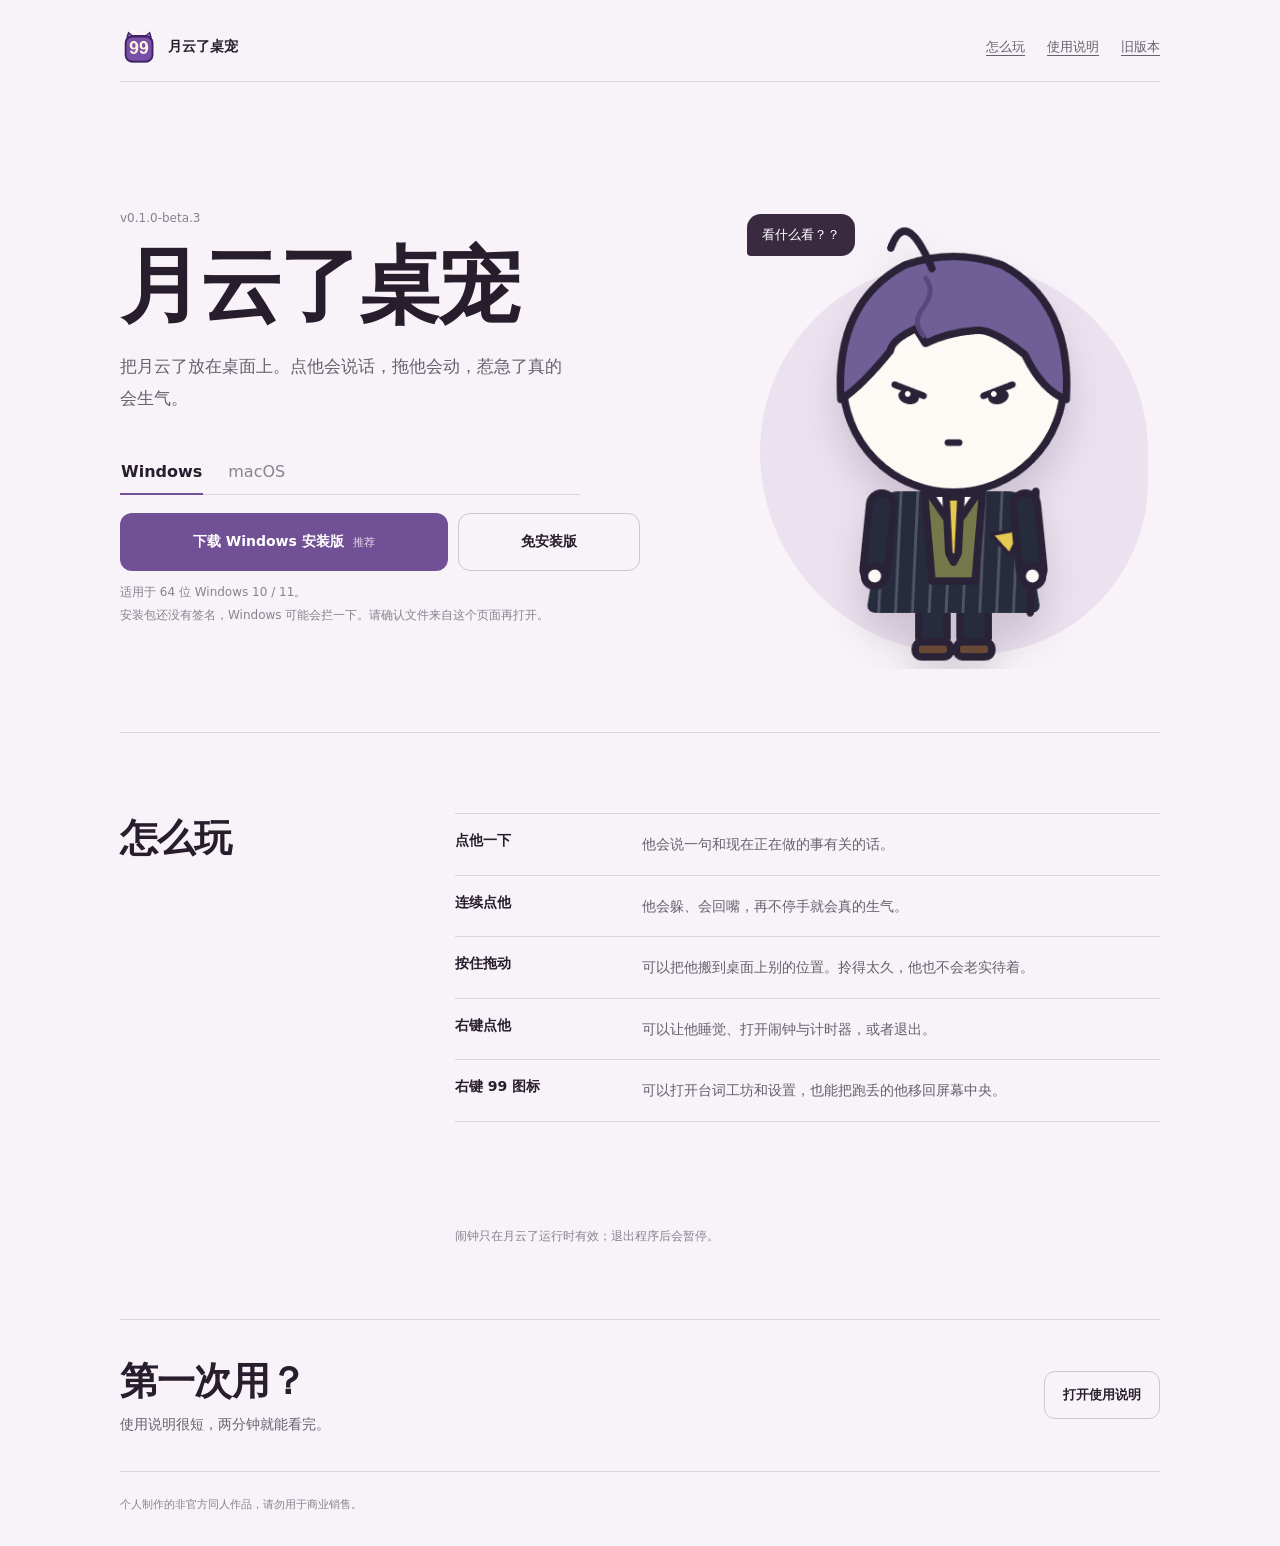
==== commit f77cecc6: "docs: update pet speech bubbles" ====
--- a/index.html
+++ b/index.html
@@ -58,7 +58,7 @@
       </div>
 
       <div class="pet-picture">
-        <p>你打算盯着我看多久？</p>
+        <p>看什么看？？</p>
         <img src="pet-preview.png" alt="站在桌面上的月云了" width="512" height="512">
       </div>
     </section>
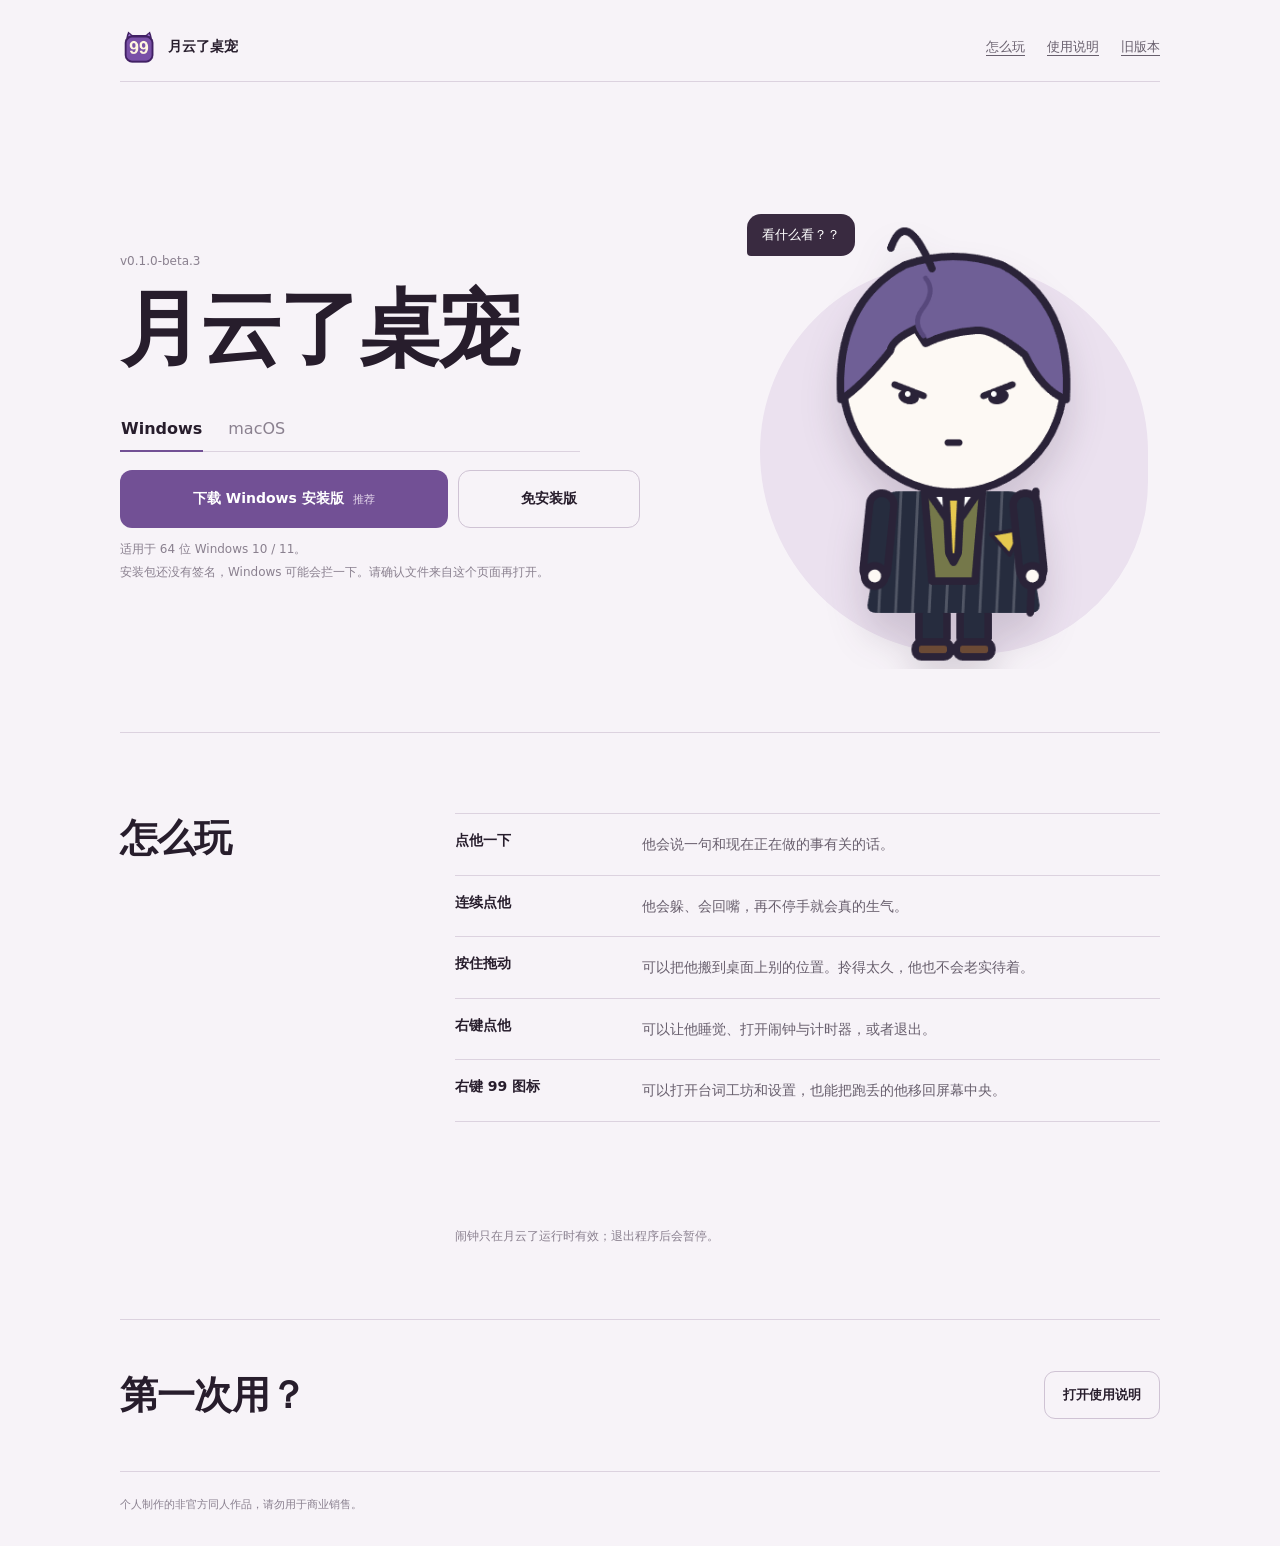
==== commit 84892564: "docs: trim public guide copy" ====
--- a/index.html
+++ b/index.html
@@ -7,7 +7,7 @@
   <meta name="theme-color" content="#f5f0f7">
   <meta property="og:type" content="website">
   <meta property="og:title" content="月云了桌宠">
-  <meta property="og:description" content="把月云了放在桌面上。点他、拖他，或者让他到点来找你。">
+  <meta property="og:description" content="月云了桌宠 Windows 与 macOS 下载及使用说明。">
   <meta property="og:image" content="https://lzl2lzl.github.io/tsukumo99-download/social-preview.png">
   <meta property="og:url" content="https://lzl2lzl.github.io/tsukumo99-download/">
   <title>月云了桌宠 · 下载</title>
@@ -32,7 +32,6 @@
       <div class="hero-copy">
         <p class="version" id="release-version" aria-live="polite">v0.1.0-beta.3</p>
         <h1 id="page-title">月云了桌宠</h1>
-        <p class="lead">把月云了放在桌面上。点他会说话，拖他会动，惹急了真的会生气。</p>
 
         <div class="platform-switch" id="download" role="tablist" aria-label="选择电脑系统">
           <button id="tab-windows" type="button" role="tab" aria-selected="true" aria-controls="panel-windows" data-platform="windows">Windows</button>
@@ -78,7 +77,6 @@
     <section class="guide-link" aria-labelledby="guide-title">
       <div>
         <h2 id="guide-title">第一次用？</h2>
-        <p>使用说明很短，两分钟就能看完。</p>
       </div>
       <a href="guide/">打开使用说明</a>
     </section>
--- a/styles.css
+++ b/styles.css
@@ -97,17 +97,10 @@
   line-height: 1.04;
 }
 
-.lead {
-  max-width: 28rem;
-  margin: 23px 0 34px;
-  color: var(--muted);
-  font-size: 17px;
-  line-height: 1.85;
-}
-
 .platform-switch {
   display: flex;
   width: min(100%, 460px);
+  margin-top: 34px;
   gap: 24px;
   border-bottom: 1px solid var(--line);
 }
@@ -278,12 +271,6 @@
   border-top: 1px solid var(--line);
 }
 
-.guide-link p {
-  margin: 9px 0 0;
-  color: var(--muted);
-  font-size: 14px;
-}
-
 .guide-link a {
   display: inline-flex;
   min-height: 48px;
@@ -370,7 +357,6 @@
   }
 
   h1 { font-size: clamp(48px, 15vw, 66px); }
-  .lead { font-size: 16px; }
   .platform-panel { grid-template-columns: 1fr; }
   .download-button { min-height: 56px; }
 
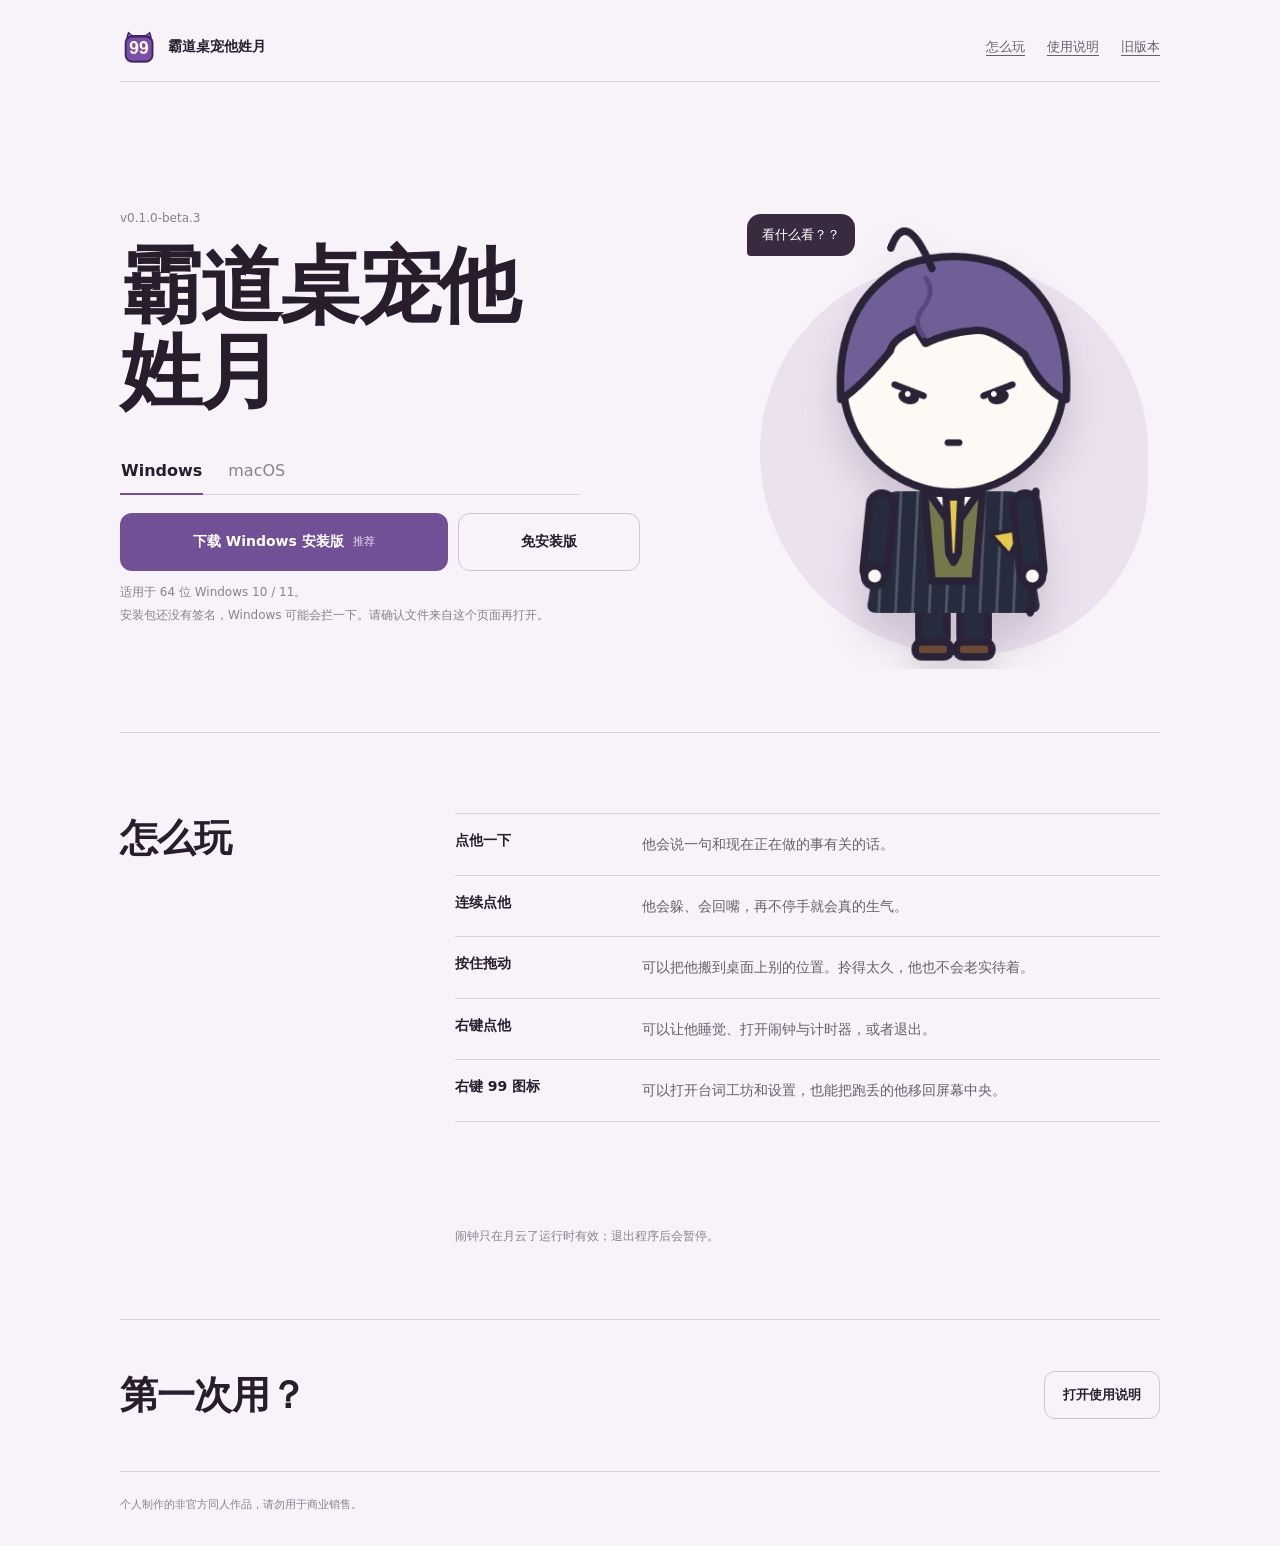
==== commit da632a02: "docs: rename public product" ====
--- a/index.html
+++ b/index.html
@@ -3,14 +3,14 @@
 <head>
   <meta charset="utf-8">
   <meta name="viewport" content="width=device-width, initial-scale=1, viewport-fit=cover">
-  <meta name="description" content="月云了桌宠下载页，支持 Windows 10/11 与 macOS 12 及以上版本。">
+  <meta name="description" content="霸道桌宠他姓月下载页，支持 Windows 10/11 与 macOS 12 及以上版本。">
   <meta name="theme-color" content="#f5f0f7">
   <meta property="og:type" content="website">
-  <meta property="og:title" content="月云了桌宠">
-  <meta property="og:description" content="月云了桌宠 Windows 与 macOS 下载及使用说明。">
+  <meta property="og:title" content="霸道桌宠他姓月">
+  <meta property="og:description" content="霸道桌宠他姓月 Windows 与 macOS 下载及使用说明。">
   <meta property="og:image" content="https://lzl2lzl.github.io/tsukumo99-download/social-preview.png">
   <meta property="og:url" content="https://lzl2lzl.github.io/tsukumo99-download/">
-  <title>月云了桌宠 · 下载</title>
+  <title>霸道桌宠他姓月 · 下载</title>
   <link rel="icon" href="icon.png">
   <link rel="stylesheet" href="styles.css?v=20261002">
 </head>
@@ -18,7 +18,7 @@
   <header class="site-header">
     <a class="identity" href="#top" aria-label="回到下载页顶部">
       <img src="icon.png" alt="" width="42" height="42">
-      <strong>月云了桌宠</strong>
+      <strong>霸道桌宠他姓月</strong>
     </a>
     <nav class="site-nav" aria-label="网站导航">
       <a href="#play">怎么玩</a>
@@ -31,7 +31,7 @@
     <section class="hero" aria-labelledby="page-title">
       <div class="hero-copy">
         <p class="version" id="release-version" aria-live="polite">v0.1.0-beta.3</p>
-        <h1 id="page-title">月云了桌宠</h1>
+        <h1 id="page-title">霸道桌宠他姓月</h1>
 
         <div class="platform-switch" id="download" role="tablist" aria-label="选择电脑系统">
           <button id="tab-windows" type="button" role="tab" aria-selected="true" aria-controls="panel-windows" data-platform="windows">Windows</button>
